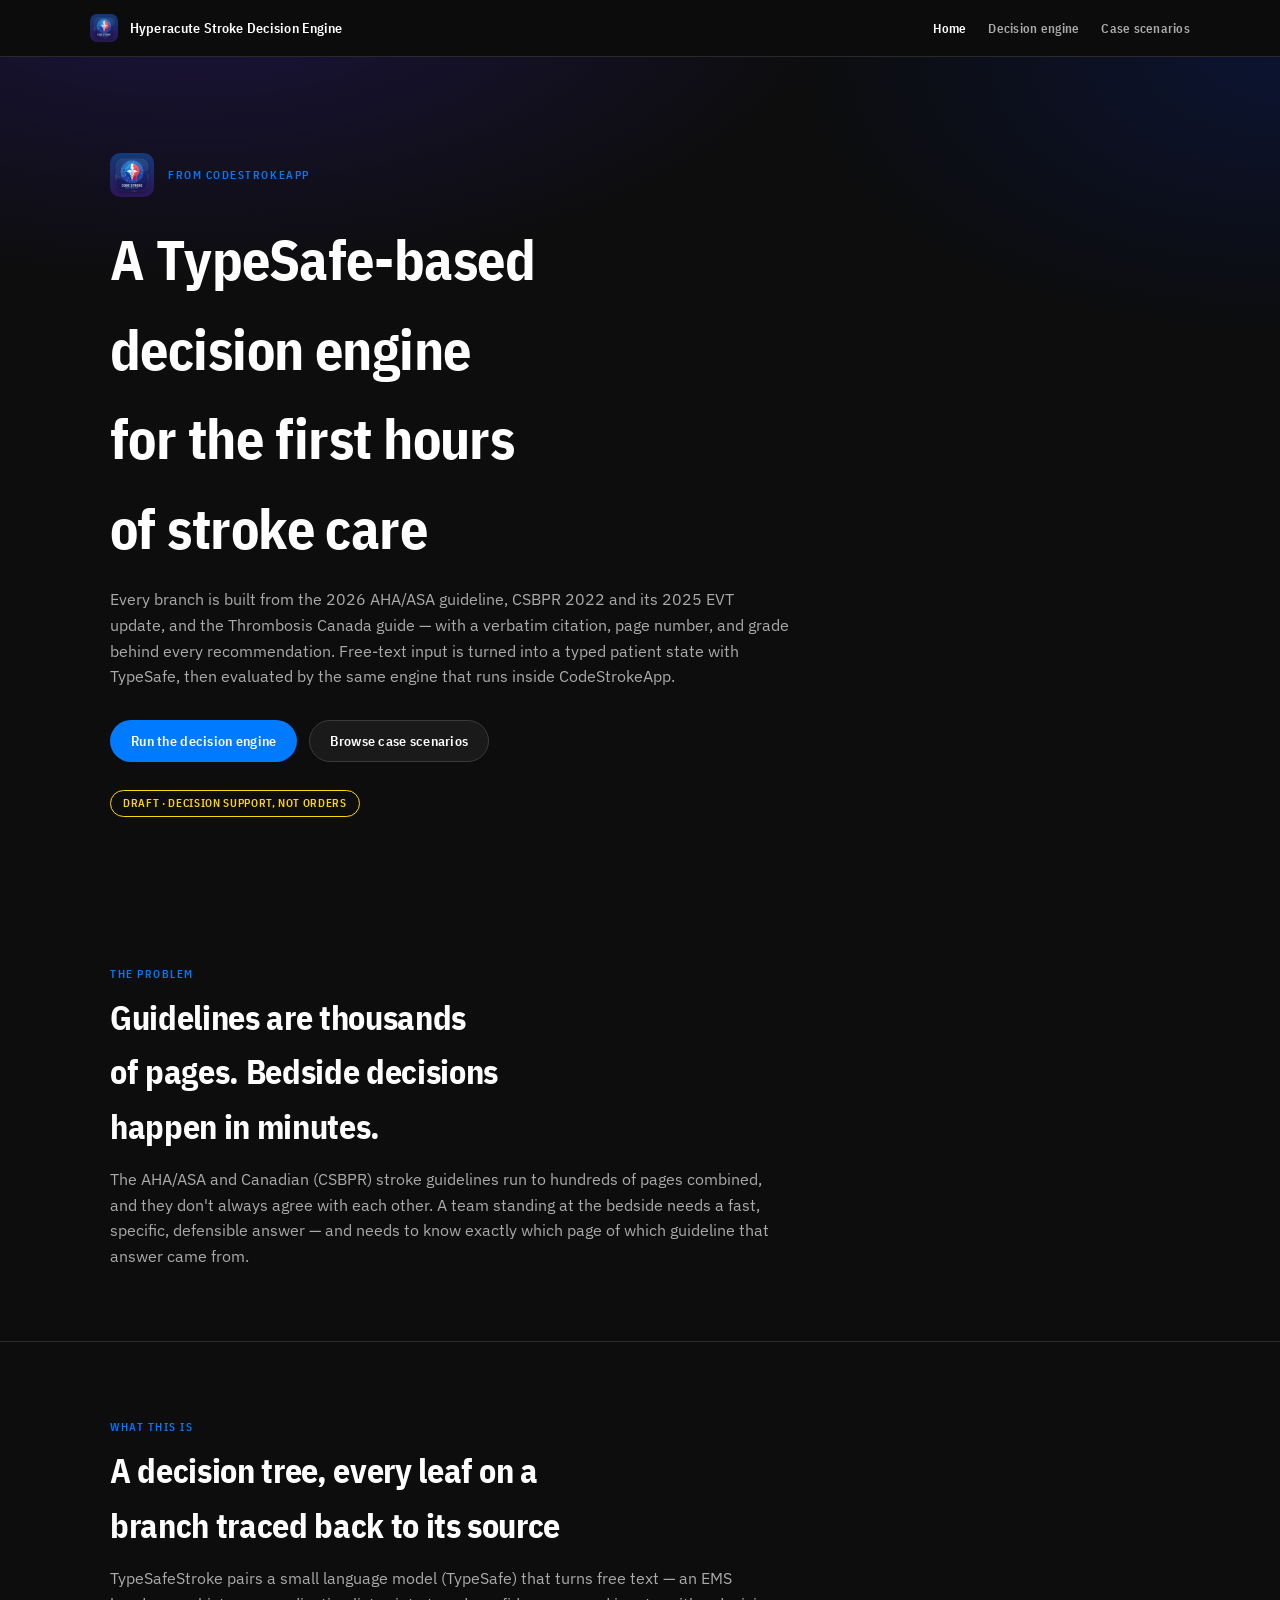
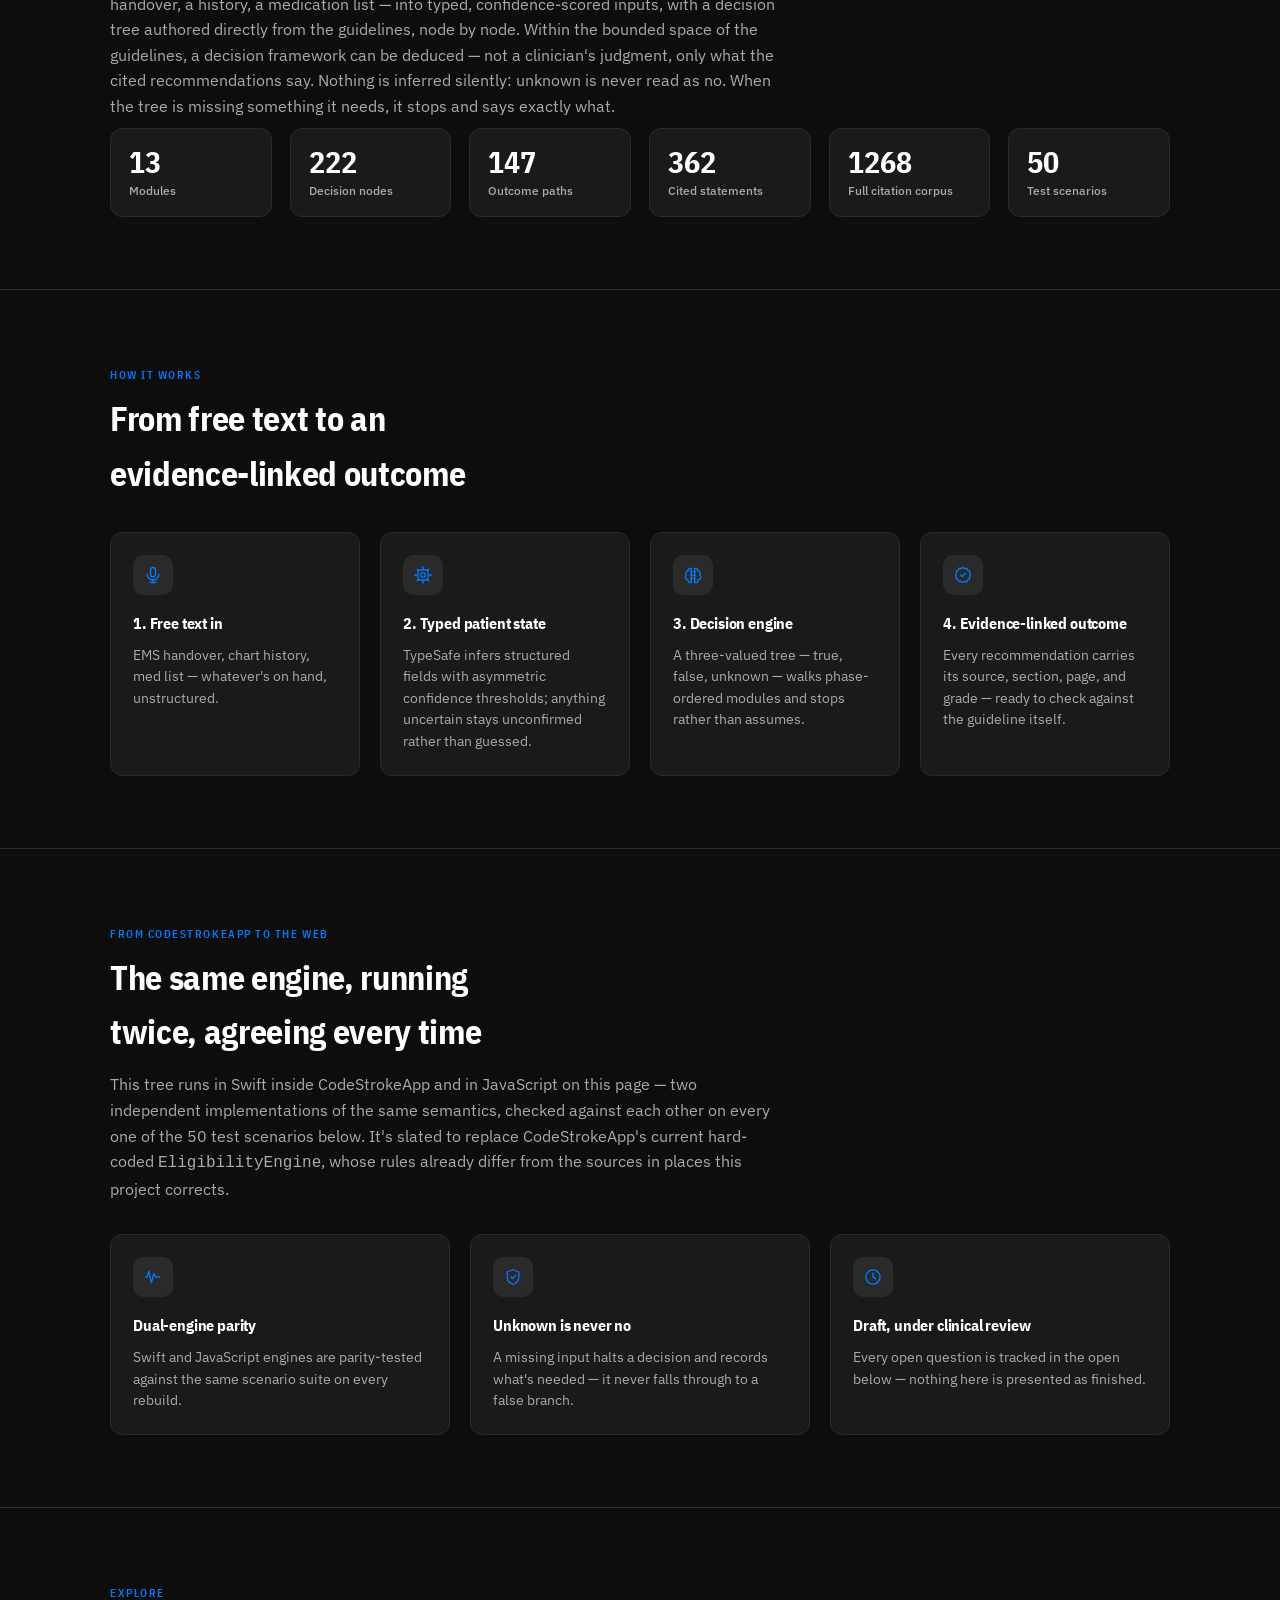
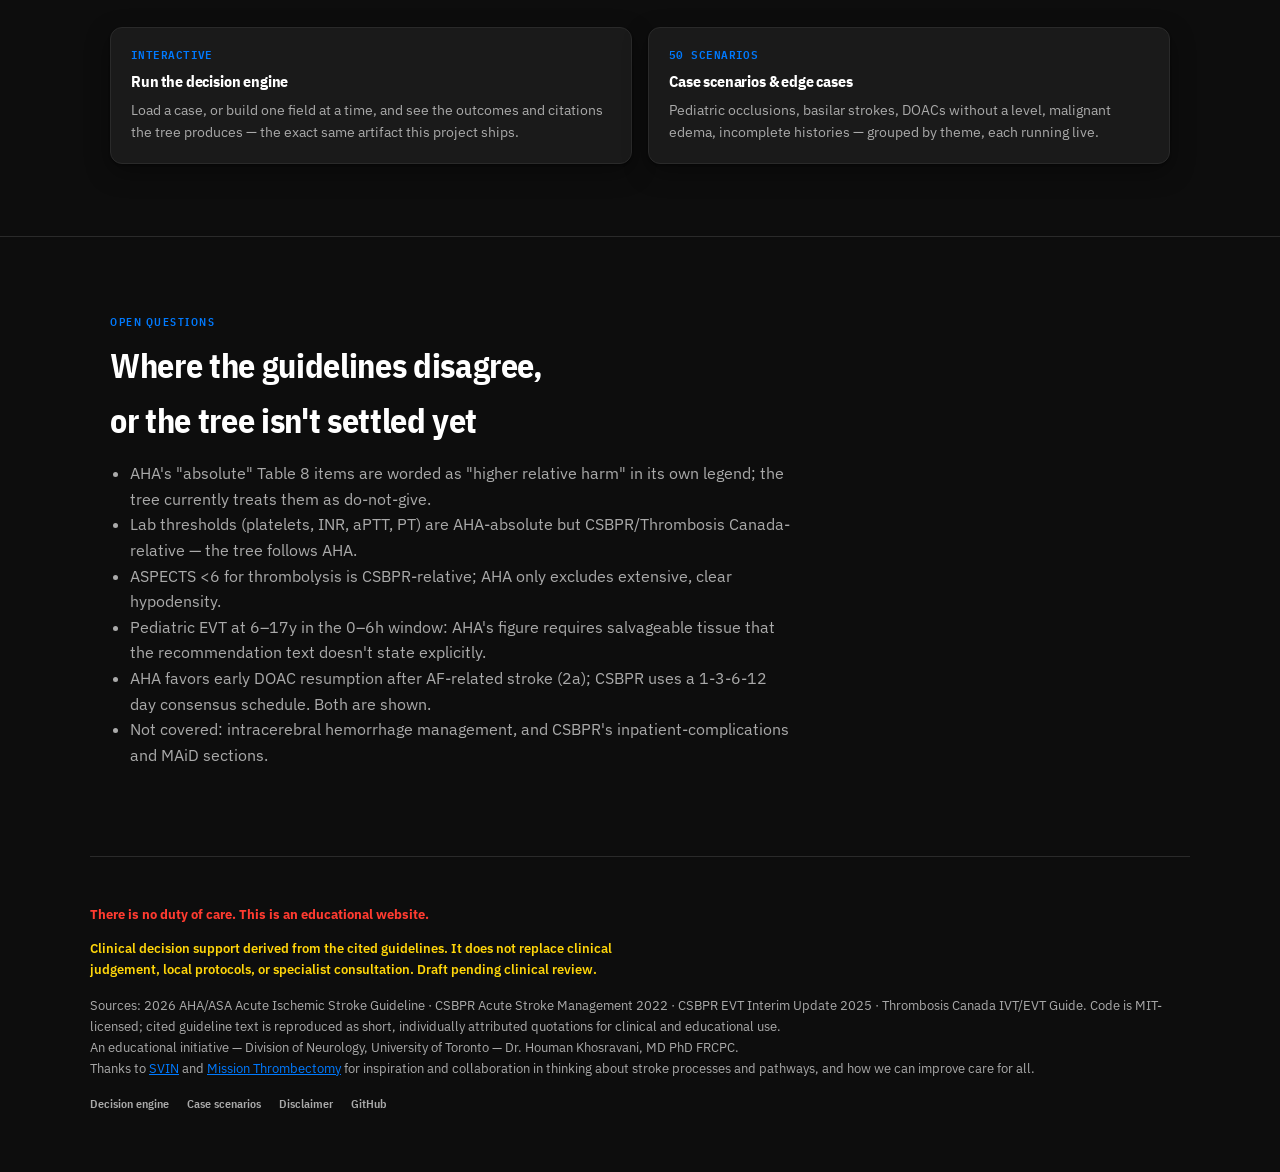
==== index.html @ af9c70db "Re-sync TypeSafeStroke: clean scenario titles; fix stale 40->50 counts TypeSafeStroke renamed S41-S4" ====
<!doctype html>
<html lang="en">
<head>
<meta charset="utf-8">
<meta name="viewport" content="width=device-width, initial-scale=1">
<title>Hyperacute Stroke Decision Engine</title>
<meta name="description" content="A TypeSafe-based, citation-traced decision engine for acute ischemic stroke, built from U.S. and Canadian guidelines. For educational purposes only currently. Open source, built from CodeStrokeApp.">
<link rel="icon" type="image/png" sizes="32x32" href="/assets/img/favicon-32.png">
<link rel="apple-touch-icon" href="/assets/img/favicon-180.png">
<link rel="preconnect" href="https://fonts.googleapis.com">
<link rel="preconnect" href="https://fonts.gstatic.com" crossorigin>
<link rel="stylesheet" href="https://fonts.googleapis.com/css2?family=IBM+Plex+Mono:wght@400;500&family=IBM+Plex+Sans+Condensed:wght@500;600;700&family=IBM+Plex+Sans:ital,wght@0,400;0,500;0,600;1,400&display=swap">
<link rel="stylesheet" href="/assets/css/site.css">
</head>
<body>

<nav class="topnav">
  <img class="topnav__mark" src="/assets/img/app-icon.png" alt="">
  <a class="topnav__title" href="/">Hyperacute Stroke Decision Engine</a>
  <div class="topnav__links">
    <a href="/" aria-current="page">Home</a>
    <a href="/engine/">Decision engine</a>
    <a href="/cases/">Case scenarios</a>
  </div>
</nav>

<header class="hero">
  <div class="wrap">
    <div class="hero__row">
      <img class="hero__mark" src="/assets/img/app-icon.png" alt="">
      <span class="eyebrow" style="margin:0">From CodeStrokeApp</span>
    </div>
    <h1>A TypeSafe-based decision engine for the first hours of stroke care</h1>
    <p class="lede">Every branch is built from the 2026 AHA/ASA guideline, CSBPR 2022 and its 2025 EVT update, and the Thrombosis Canada guide &mdash; with a verbatim citation, page number, and grade behind every recommendation. Free-text input is turned into a typed patient state with TypeSafe, then evaluated by the same engine that runs inside CodeStrokeApp.</p>
    <div class="hero__actions">
      <a class="btn btn--primary" href="/engine/">Run the decision engine</a>
      <a class="btn btn--ghost" href="/cases/">Browse case scenarios</a>
    </div>
    <div class="badge--disclaimer">Draft &middot; decision support, not orders</div>
  </div>
</header>

<section class="section">
  <div class="wrap">
    <span class="eyebrow">The problem</span>
    <h2 style="font-size:clamp(24px,3.4vw,34px);max-width:26ch">Guidelines are thousands of pages. Bedside decisions happen in minutes.</h2>
    <p class="lede">The AHA/ASA and Canadian (CSBPR) stroke guidelines run to hundreds of pages combined, and they don't always agree with each other. A team standing at the bedside needs a fast, specific, defensible answer &mdash; and needs to know exactly which page of which guideline that answer came from.</p>
  </div>
</section>

<section class="section">
  <div class="wrap">
    <span class="eyebrow">What this is</span>
    <h2 style="font-size:clamp(24px,3.4vw,34px);max-width:30ch">A decision tree, every leaf on a branch traced back to its source</h2>
    <p class="lede">TypeSafeStroke pairs a small language model (TypeSafe) that turns free text &mdash; an EMS handover, a history, a medication list &mdash; into typed, confidence-scored inputs, with a decision tree authored directly from the guidelines, node by node. Within the bounded space of the guidelines, a decision framework can be deduced &mdash; not a clinician's judgment, only what the cited recommendations say. Nothing is inferred silently: unknown is never read as no. When the tree is missing something it needs, it stops and says exactly what.</p>
    <div class="stat-strip" id="stat-strip">
      <div class="stat"><b>&hellip;</b><span>Modules</span></div>
      <div class="stat"><b>&hellip;</b><span>Decision nodes</span></div>
      <div class="stat"><b>&hellip;</b><span>Outcome paths</span></div>
      <div class="stat"><b>&hellip;</b><span>Cited statements</span></div>
      <div class="stat"><b>&hellip;</b><span>Full citation corpus</span></div>
      <div class="stat"><b>&hellip;</b><span>Test scenarios</span></div>
    </div>
  </div>
</section>

<section class="section">
  <div class="wrap">
    <span class="eyebrow">How it works</span>
    <h2 style="font-size:clamp(24px,3.4vw,34px);max-width:26ch">From free text to an evidence-linked outcome</h2>
    <div class="step-grid">
      <div class="step">
        <div class="step__icon" id="icon-slot-mic"></div>
        <h3>1. Free text in</h3>
        <p>EMS handover, chart history, med list &mdash; whatever's on hand, unstructured.</p>
      </div>
      <div class="step">
        <div class="step__icon" id="icon-slot-cpu"></div>
        <h3>2. Typed patient state</h3>
        <p>TypeSafe infers structured fields with asymmetric confidence thresholds; anything uncertain stays unconfirmed rather than guessed.</p>
      </div>
      <div class="step">
        <div class="step__icon" id="icon-slot-brain"></div>
        <h3>3. Decision engine</h3>
        <p>A three-valued tree &mdash; true, false, unknown &mdash; walks phase-ordered modules and stops rather than assumes.</p>
      </div>
      <div class="step">
        <div class="step__icon" id="icon-slot-check"></div>
        <h3>4. Evidence-linked outcome</h3>
        <p>Every recommendation carries its source, section, page, and grade &mdash; ready to check against the guideline itself.</p>
      </div>
    </div>
  </div>
</section>

<section class="section">
  <div class="wrap">
    <span class="eyebrow">From CodeStrokeApp to the web</span>
    <h2 style="font-size:clamp(24px,3.4vw,34px);max-width:28ch">The same engine, running twice, agreeing every time</h2>
    <p class="lede">This tree runs in Swift inside CodeStrokeApp and in JavaScript on this page &mdash; two independent implementations of the same semantics, checked against each other on every one of the 50 test scenarios below. It's slated to replace CodeStrokeApp's current hard-coded <code>EligibilityEngine</code>, whose rules already differ from the sources in places this project corrects.</p>
    <div class="step-grid" style="grid-template-columns:repeat(auto-fit,minmax(220px,1fr))">
      <div class="step">
        <div class="step__icon" id="icon-slot-waveform"></div>
        <h3>Dual-engine parity</h3>
        <p>Swift and JavaScript engines are parity-tested against the same scenario suite on every rebuild.</p>
      </div>
      <div class="step">
        <div class="step__icon" id="icon-slot-shield"></div>
        <h3>Unknown is never no</h3>
        <p>A missing input halts a decision and records what's needed &mdash; it never falls through to a false branch.</p>
      </div>
      <div class="step">
        <div class="step__icon" id="icon-slot-clock"></div>
        <h3>Draft, under clinical review</h3>
        <p>Every open question is tracked in the open below &mdash; nothing here is presented as finished.</p>
      </div>
    </div>
  </div>
</section>

<section class="section">
  <div class="wrap">
    <span class="eyebrow">Explore</span>
    <div class="card-grid" style="grid-template-columns:repeat(auto-fit,minmax(300px,1fr))">
      <a class="card" href="/engine/">
        <span class="card__meta">Interactive</span>
        <h3>Run the decision engine</h3>
        <p>Load a case, or build one field at a time, and see the outcomes and citations the tree produces &mdash; the exact same artifact this project ships.</p>
      </a>
      <a class="card" href="/cases/">
        <span class="card__meta">50 scenarios</span>
        <h3>Case scenarios &amp; edge cases</h3>
        <p>Pediatric occlusions, basilar strokes, DOACs without a level, malignant edema, incomplete histories &mdash; grouped by theme, each running live.</p>
      </a>
    </div>
  </div>
</section>

<section class="section">
  <div class="wrap">
    <span class="eyebrow">Open questions</span>
    <h2 style="font-size:clamp(24px,3.4vw,34px);max-width:26ch">Where the guidelines disagree, or the tree isn't settled yet</h2>
    <ul class="lede" style="padding-left:20px">
      <li>AHA's "absolute" Table 8 items are worded as "higher relative harm" in its own legend; the tree currently treats them as do-not-give.</li>
      <li>Lab thresholds (platelets, INR, aPTT, PT) are AHA-absolute but CSBPR/Thrombosis Canada-relative &mdash; the tree follows AHA.</li>
      <li>ASPECTS &lt;6 for thrombolysis is CSBPR-relative; AHA only excludes extensive, clear hypodensity.</li>
      <li>Pediatric EVT at 6&ndash;17y in the 0&ndash;6h window: AHA's figure requires salvageable tissue that the recommendation text doesn't state explicitly.</li>
      <li>AHA favors early DOAC resumption after AF-related stroke (2a); CSBPR uses a 1-3-6-12 day consensus schedule. Both are shown.</li>
      <li>Not covered: intracerebral hemorrhage management, and CSBPR's inpatient-complications and MAiD sections.</li>
    </ul>
  </div>
</section>

<footer class="site-footer wrap">
  <p class="footer-callout">There is no duty of care. This is an educational website.</p>
  <p class="disclaimer">Clinical decision support derived from the cited guidelines. It does not replace clinical judgement, local protocols, or specialist consultation. Draft pending clinical review.</p>
  <p>Sources: 2026 AHA/ASA Acute Ischemic Stroke Guideline &middot; CSBPR Acute Stroke Management 2022 &middot; CSBPR EVT Interim Update 2025 &middot; Thrombosis Canada IVT/EVT Guide. Code is MIT-licensed; cited guideline text is reproduced as short, individually attributed quotations for clinical and educational use.</p>
  <p>An educational initiative &mdash; Division of Neurology, University of Toronto &mdash; Dr. Houman Khosravani, MD PhD FRCPC.</p>
  <p>Thanks to <a href="https://svin.org">SVIN</a> and <a href="https://missionthrombectomy.org">Mission Thrombectomy</a> for inspiration and collaboration in thinking about stroke processes and pathways, and how we can improve care for all.</p>
  <div class="links">
    <a href="/engine/">Decision engine</a>
    <a href="/cases/">Case scenarios</a>
    <a href="/disclaimer/">Disclaimer</a>
    <a href="https://github.com/neuroccm/acute-stroke-decision-engine">GitHub</a>
  </div>
</footer>

<script>
const ICONS = {
  mic: "/assets/icons/icon-mic.svg",
  cpu: "/assets/icons/icon-cpu.svg",
  brain: "/assets/icons/icon-brain.svg",
  check: "/assets/icons/icon-check-seal.svg",
  waveform: "/assets/icons/icon-waveform.svg",
  shield: "/assets/icons/icon-shield.svg",
  clock: "/assets/icons/icon-clock.svg",
};
Object.entries(ICONS).forEach(([key, src]) => {
  const slot = document.getElementById(`icon-slot-${key}`);
  if (slot) fetch(src).then((r) => r.text()).then((svg) => (slot.innerHTML = svg));
});

fetch("/assets/data/stats.json").then((r) => r.json()).then((s) => {
  const strip = document.getElementById("stat-strip");
  const items = [
    [s.modules, "Modules"],
    [s.nodes, "Decision nodes"],
    [s.outcomes, "Outcome paths"],
    [s.citedStatements, "Cited statements"],
    [s.corpusStatements, "Full citation corpus"],
    [s.scenarios, "Test scenarios"],
  ];
  strip.innerHTML = items.map(([n, label]) => `<div class="stat"><b>${n}</b><span>${label}</span></div>`).join("");
});
</script>

</body>
</html>
---- assets/css/site.css ----
/* Hyperacute Stroke Decision Engine — shared site theme
   Palette from CodeStrokeApp/Theme/AppColors.swift. Typography matches
   the vendored TypeSafeStroke engine page (IBM Plex family) for one
   consistent system across / , /engine/ , /cases/ . */

:root {
  --bg: #0d0d0d;
  --surface-1: #1a1a1a;
  --surface-2: #2a2a2a;
  --surface-3: #3a3a3a;
  --accent: #007aff;
  --green: #34c759;
  --yellow: #ffd60a;
  --red: #ff3b30;
  --code-red: #cc0000;
  --text-1: #ffffff;
  --text-2: #aaaaaa;
  --text-3: #666666;
  --rule: #2a2a2a;
  --hero-grad-1: #0b1330;
  --hero-grad-2: #1c1440;
  --sans: "IBM Plex Sans", system-ui, -apple-system, "Segoe UI", sans-serif;
  --cond: "IBM Plex Sans Condensed", "Arial Narrow", system-ui, sans-serif;
  --mono: "IBM Plex Mono", ui-monospace, "SF Mono", Menlo, monospace;
  --radius: 12px;
  --shadow: 0 1px 2px rgba(0, 0, 0, .4), 0 8px 24px rgba(0, 0, 0, .35);
  --maxw: 1100px;
}

* { box-sizing: border-box; }
html { scroll-behavior: smooth; }
@media (prefers-reduced-motion: reduce) { html { scroll-behavior: auto; } }
body {
  margin: 0;
  background: var(--bg);
  color: var(--text-1);
  font: 15px/1.6 var(--sans);
  -webkit-font-smoothing: antialiased;
}
a { color: var(--accent); }
img { max-width: 100%; display: block; }
h1, h2, h3 { font-family: var(--cond); font-weight: 700; letter-spacing: -.01em; text-wrap: balance; margin: 0; }
p { margin: 0; }
:focus-visible { outline: 2px solid var(--accent); outline-offset: 2px; border-radius: 4px; }

.wrap { max-width: var(--maxw); margin: 0 auto; padding-inline: 20px; }

/* Top navigation */
.topnav {
  position: sticky; top: 0; z-index: 30;
  display: flex; align-items: center; gap: 12px;
  padding: 14px max(20px, calc((100vw - var(--maxw)) / 2));
  background: rgba(13, 13, 13, .86);
  backdrop-filter: blur(10px);
  border-bottom: 1px solid var(--rule);
}
.topnav__mark { width: 28px; height: 28px; border-radius: 7px; }
.topnav__title { font: 600 14px/1 var(--cond); letter-spacing: .01em; color: var(--text-1); text-decoration: none; }
.topnav__links { margin-left: auto; display: flex; gap: 22px; font: 600 13px/1 var(--cond); letter-spacing: .02em; }
.topnav__links a { color: var(--text-2); text-decoration: none; }
.topnav__links a:hover, .topnav__links a[aria-current="page"] { color: var(--text-1); }

/* Sections */
.section { padding: 72px 0; border-top: 1px solid var(--rule); }
.section:first-of-type { border-top: 0; }
.section--tight { padding: 40px 0; }
.eyebrow {
  display: inline-block; font: 600 11px/1 var(--cond); letter-spacing: .14em;
  text-transform: uppercase; color: var(--accent); margin-bottom: 10px;
}
.lede { color: var(--text-2); max-width: 68ch; font-size: 16px; margin-top: 14px; }

/* Hero */
.hero {
  padding: 96px 0 72px;
  background:
    radial-gradient(1100px 520px at 15% -10%, var(--hero-grad-2), transparent 60%),
    radial-gradient(900px 520px at 100% 0%, var(--hero-grad-1), transparent 55%),
    var(--bg);
}
.hero h1 { font-size: clamp(34px, 5vw, 56px); max-width: 16ch; }
.hero__row { display: flex; align-items: center; gap: 14px; margin-bottom: 18px; }
.hero__mark { width: 44px; height: 44px; border-radius: 10px; }
.hero__actions { display: flex; flex-wrap: wrap; gap: 12px; margin-top: 30px; }

.badge--disclaimer {
  display: inline-flex; align-items: center; gap: 8px;
  font: 600 11px/1 var(--cond); letter-spacing: .06em; text-transform: uppercase;
  color: var(--yellow); border: 1px solid currentColor; border-radius: 999px;
  padding: 7px 12px; margin-top: 28px;
}

/* Buttons */
.btn {
  display: inline-flex; align-items: center; gap: 8px;
  font: 600 14px/1 var(--cond); letter-spacing: .02em;
  padding: 13px 20px; border-radius: 999px; text-decoration: none;
  border: 1px solid transparent; cursor: pointer;
}
.btn--primary { background: var(--accent); color: #fff; }
.btn--primary:hover { background: #1a86ff; }
.btn--ghost { background: var(--surface-1); color: var(--text-1); border-color: var(--surface-3); }
.btn--ghost:hover { border-color: var(--text-2); }
.btn svg { width: 16px; height: 16px; }

/* Stat strip */
.stat-strip { display: grid; grid-template-columns: repeat(auto-fit, minmax(130px, 1fr)); gap: 18px; margin-top: 8px; }
.stat { background: var(--surface-1); border: 1px solid var(--rule); border-radius: var(--radius); padding: 18px; }
.stat b { display: block; font: 700 30px/1 var(--cond); color: var(--text-1); }
.stat span { display: block; margin-top: 6px; font: 500 12px/1.3 var(--sans); color: var(--text-2); }

/* Step grid ("how it works") */
.step-grid { display: grid; grid-template-columns: repeat(auto-fit, minmax(220px, 1fr)); gap: 20px; margin-top: 32px; }
.step { background: var(--surface-1); border: 1px solid var(--rule); border-radius: var(--radius); padding: 22px; }
.step__icon {
  width: 40px; height: 40px; border-radius: 10px; background: var(--surface-2);
  display: flex; align-items: center; justify-content: center; color: var(--accent); margin-bottom: 16px;
}
.step__icon svg { width: 20px; height: 20px; }
.step h3 { font-size: 16px; margin-bottom: 8px; }
.step p { color: var(--text-2); font-size: 13.5px; }

/* Card grid (explore cards, case scenario cards) */
.card-grid { display: grid; grid-template-columns: repeat(auto-fit, minmax(260px, 1fr)); gap: 16px; margin-top: 18px; }
.card {
  display: block; background: var(--surface-1); border: 1px solid var(--rule); border-radius: var(--radius);
  padding: 20px; text-decoration: none; color: inherit; box-shadow: var(--shadow); transition: border-color .15s ease;
}
.card:hover { border-color: var(--accent); }
.card h3 { font-size: 16px; margin-bottom: 6px; }
.card p { color: var(--text-2); font-size: 13.5px; }
.card__meta { display: block; font: 600 11px/1 var(--mono); letter-spacing: .04em; color: var(--accent); margin-bottom: 10px; text-transform: uppercase; }

/* Footer */
.site-footer { padding: 48px 0 64px; border-top: 1px solid var(--rule); color: var(--text-2); font-size: 13px; }
.site-footer .disclaimer { color: var(--yellow); font-weight: 600; max-width: 70ch; margin-bottom: 16px; }
.site-footer .links { display: flex; flex-wrap: wrap; gap: 18px; margin-top: 18px; font: 600 12px/1 var(--cond); }
.site-footer .links a { color: var(--text-2); text-decoration: none; }
.site-footer .links a:hover { color: var(--text-1); }

.footer-callout { font: 700 13px/1.5 var(--sans); color: var(--red); margin: 0 0 14px; }

.prose { max-width: 74ch; color: var(--text-1); font-size: 14.5px; line-height: 1.7; }
.prose h2 { font-size: 18px; margin: 32px 0 4px; color: var(--text-1); }
.prose p { margin: 0 0 14px; }
.prose a { color: var(--accent); }

@media (max-width: 640px) {
  .topnav__links { gap: 14px; }
  .hero { padding: 64px 0 48px; }
  .section { padding: 48px 0; }
}
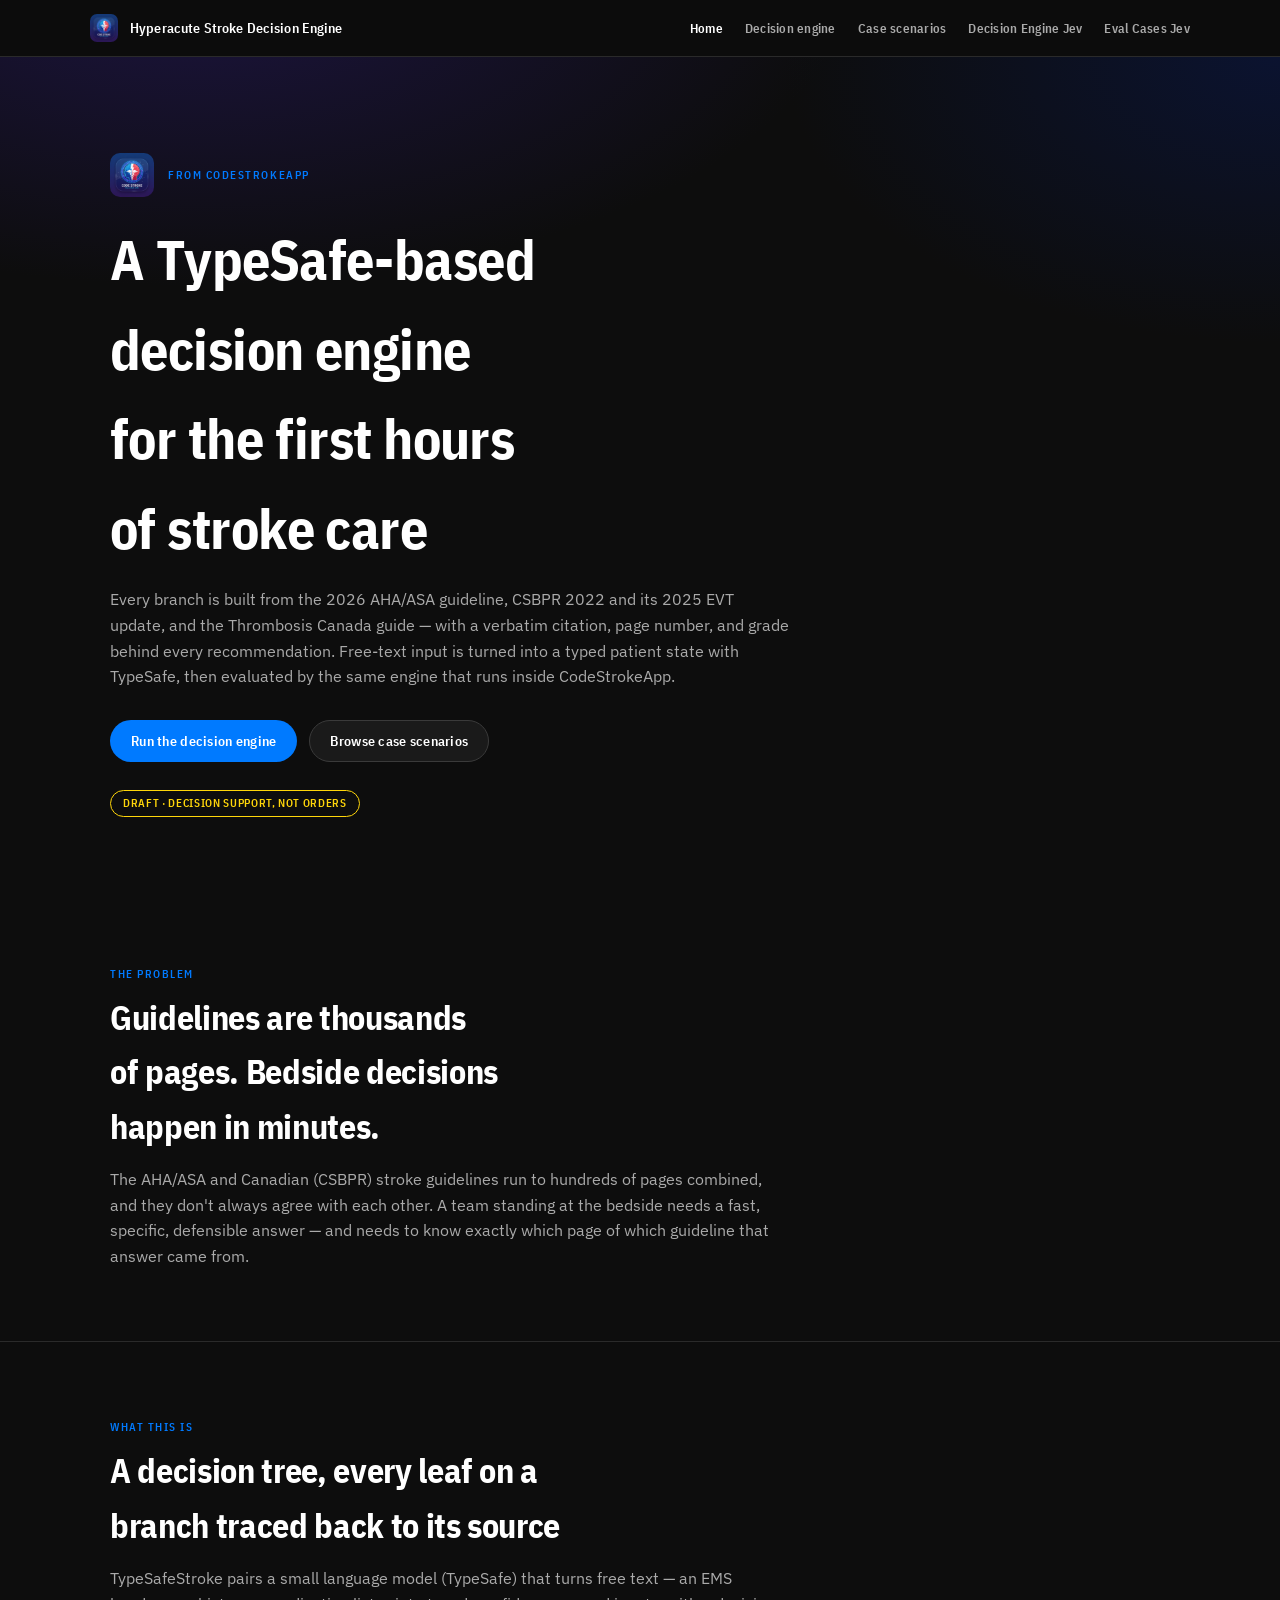
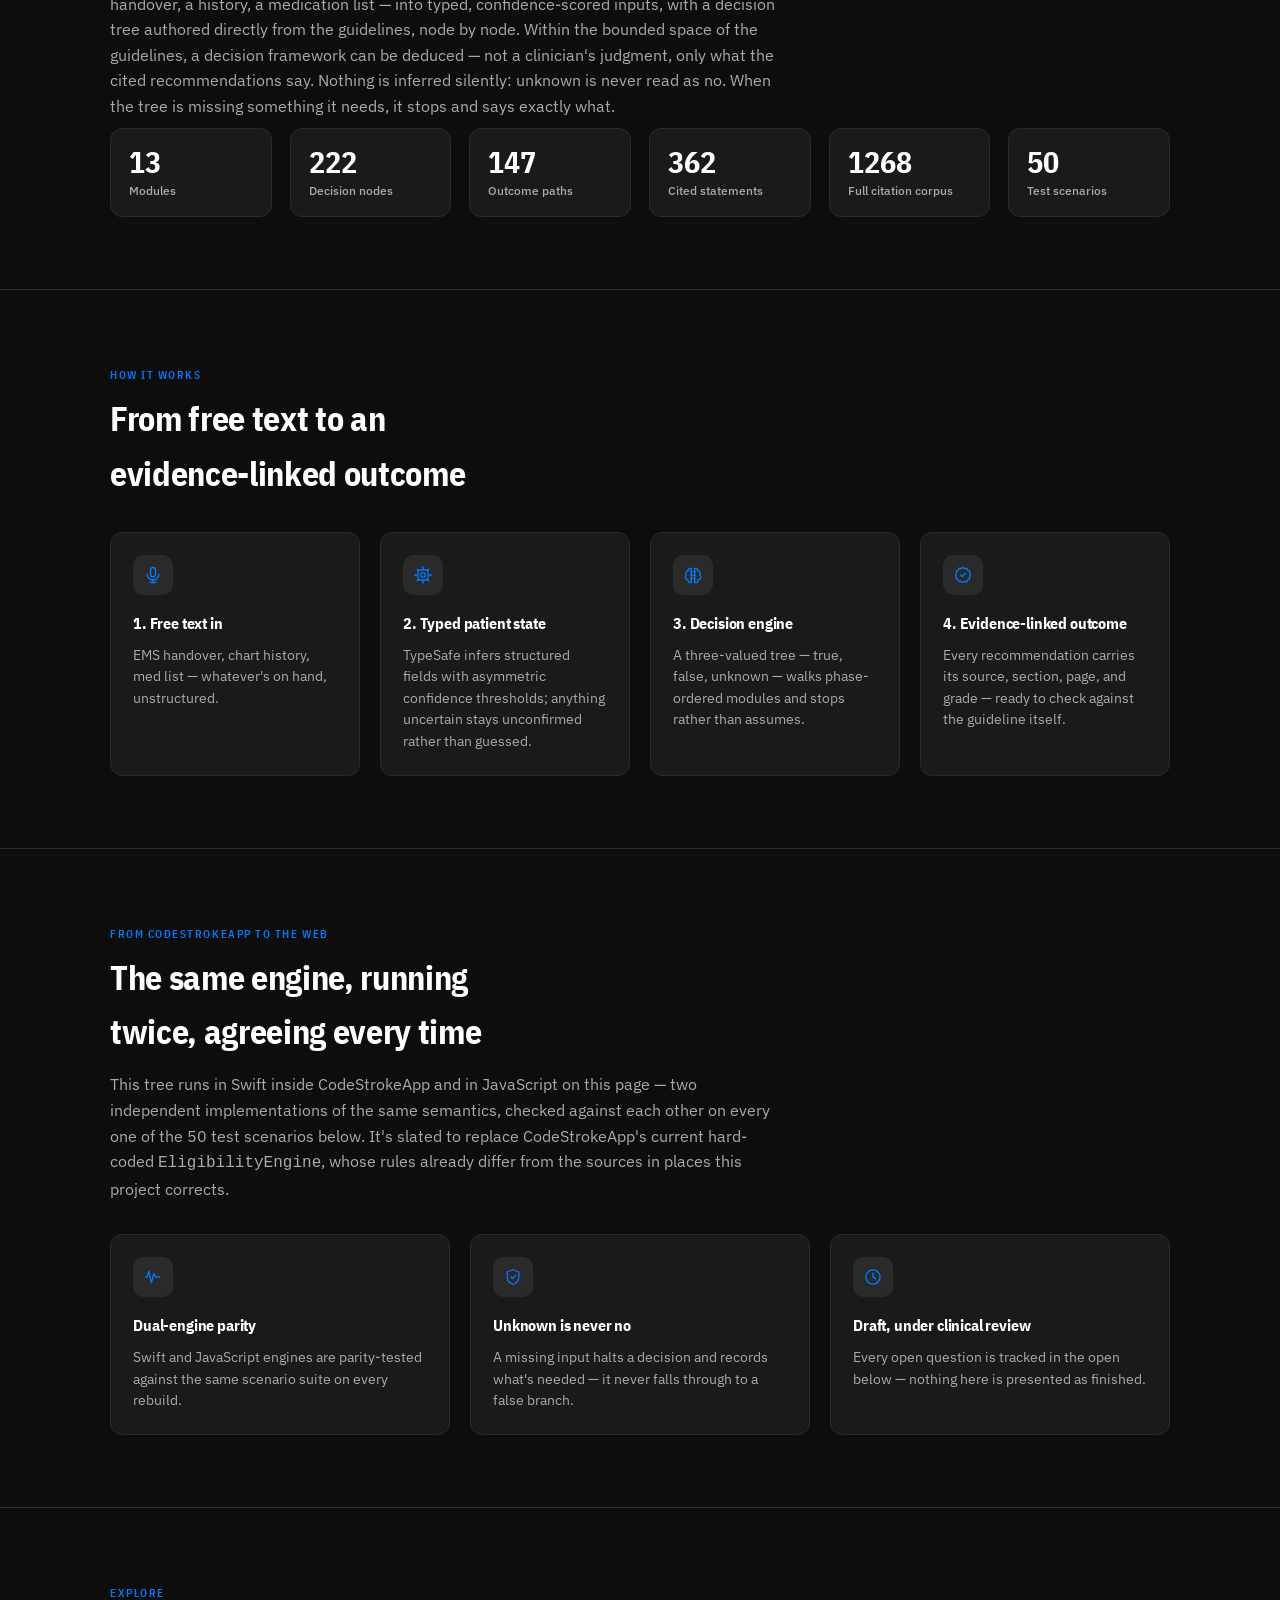
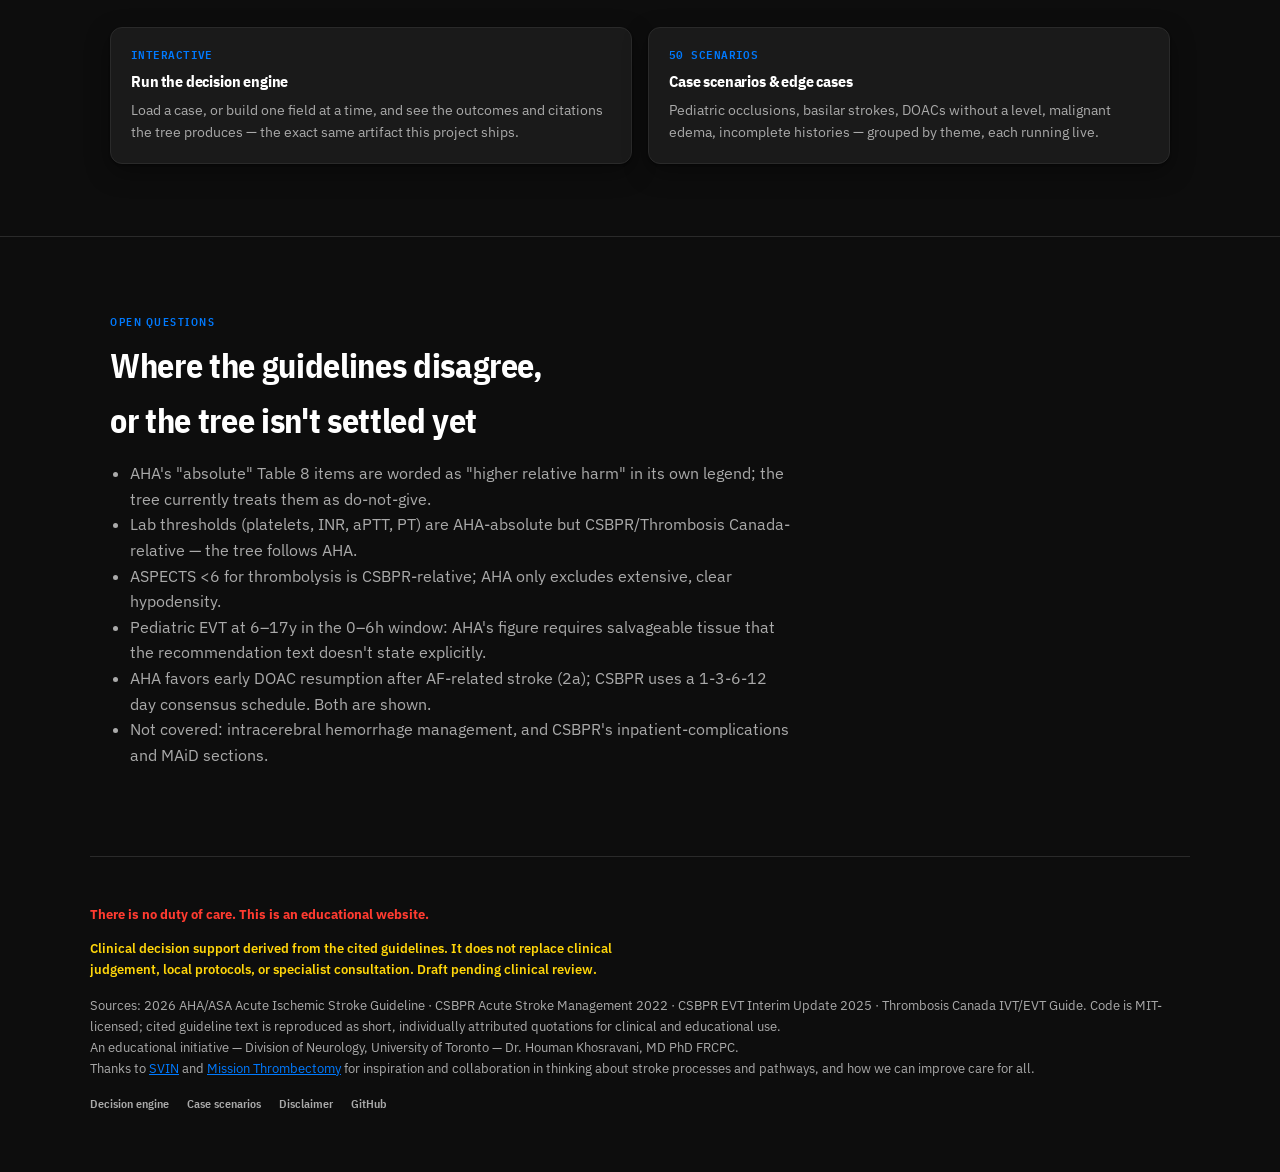
==== commit d891c169: "Add Decision Engine Jev and Eval Cases Jev pages Handoff from a sibling session (TypeSafeWorkJev/Cli" ====
--- a/index.html
+++ b/index.html
@@ -21,6 +21,8 @@
     <a href="/" aria-current="page">Home</a>
     <a href="/engine/">Decision engine</a>
     <a href="/cases/">Case scenarios</a>
+    <a href="/engine-jev/">Decision Engine Jev</a>
+    <a href="/cases-jev/">Eval Cases Jev</a>
   </div>
 </nav>
 
--- a/assets/css/site.css
+++ b/assets/css/site.css
@@ -145,6 +145,47 @@
 .prose p { margin: 0 0 14px; }
 .prose a { color: var(--accent); }
 
+/* Jev eval pages */
+.kind-badge {
+  display: inline-flex; align-items: center; font: 600 11px/1 var(--cond); letter-spacing: .03em;
+  text-transform: uppercase; padding: 4px 8px; border-radius: 4px; white-space: nowrap;
+}
+.kind-badge.k-recommended, .kind-badge.k-reasonable, .kind-badge.k-may_consider { background: rgba(52, 199, 89, .15); color: var(--green); }
+.kind-badge.k-individualize { background: rgba(255, 214, 10, .15); color: var(--yellow); }
+.kind-badge.k-not_recommended, .kind-badge.k-harm { background: rgba(255, 59, 48, .15); color: var(--red); }
+.kind-badge.k-action { background: rgba(0, 122, 255, .15); color: var(--accent); }
+
+.verdict { display: inline-flex; align-items: center; gap: 6px; font: 700 13px/1 var(--sans); }
+.verdict.v-correct { color: var(--green); }
+.verdict.v-incorrect { color: var(--red); }
+
+.compare-table { width: 100%; border-collapse: collapse; font-size: 13.5px; margin-top: 12px; }
+.compare-table th, .compare-table td { text-align: left; padding: 10px 12px; border-bottom: 1px solid var(--rule); }
+.compare-table th { color: var(--text-2); font: 600 11px/1 var(--cond); text-transform: uppercase; letter-spacing: .04em; }
+.compare-table td b { font: 700 16px/1 var(--cond); }
+.compare-table tr:last-child td { border-bottom: 0; }
+
+.jev-group { margin-top: 28px; }
+.jev-case {
+  background: var(--surface-1); border: 1px solid var(--rule); border-radius: var(--radius);
+  padding: 16px 18px; margin-bottom: 10px;
+}
+.jev-case.is-miss { border-color: var(--red); }
+.jev-case summary { cursor: pointer; list-style: none; }
+.jev-case summary::-webkit-details-marker { display: none; }
+.jev-case__head { display: flex; align-items: center; gap: 10px; flex-wrap: wrap; }
+.jev-case__id { font: 600 11px/1 var(--mono); color: var(--accent); text-transform: uppercase; }
+.jev-case__title { font: 600 14px/1.3 var(--sans); flex: 1 1 auto; min-width: 200px; }
+.jev-case__verdicts { display: flex; gap: 10px; flex-wrap: wrap; margin-top: 10px; }
+.jev-q { display: flex; align-items: center; gap: 8px; font-size: 12.5px; color: var(--text-2); }
+.jev-sub {
+  display: grid; gap: 10px; margin-top: 14px; padding-top: 14px; border-top: 1px solid var(--rule);
+}
+.jev-sub-q { font: 600 12px/1 var(--cond); letter-spacing: .02em; color: var(--text-2); text-transform: uppercase; margin-bottom: 2px; }
+.jev-sub-row { display: flex; justify-content: space-between; gap: 12px; font-size: 13px; }
+.jev-sub-row b { font-weight: 600; }
+.jev-sub-row span { color: var(--text-2); font: 500 12px var(--mono); }
+
 @media (max-width: 640px) {
   .topnav__links { gap: 14px; }
   .hero { padding: 64px 0 48px; }
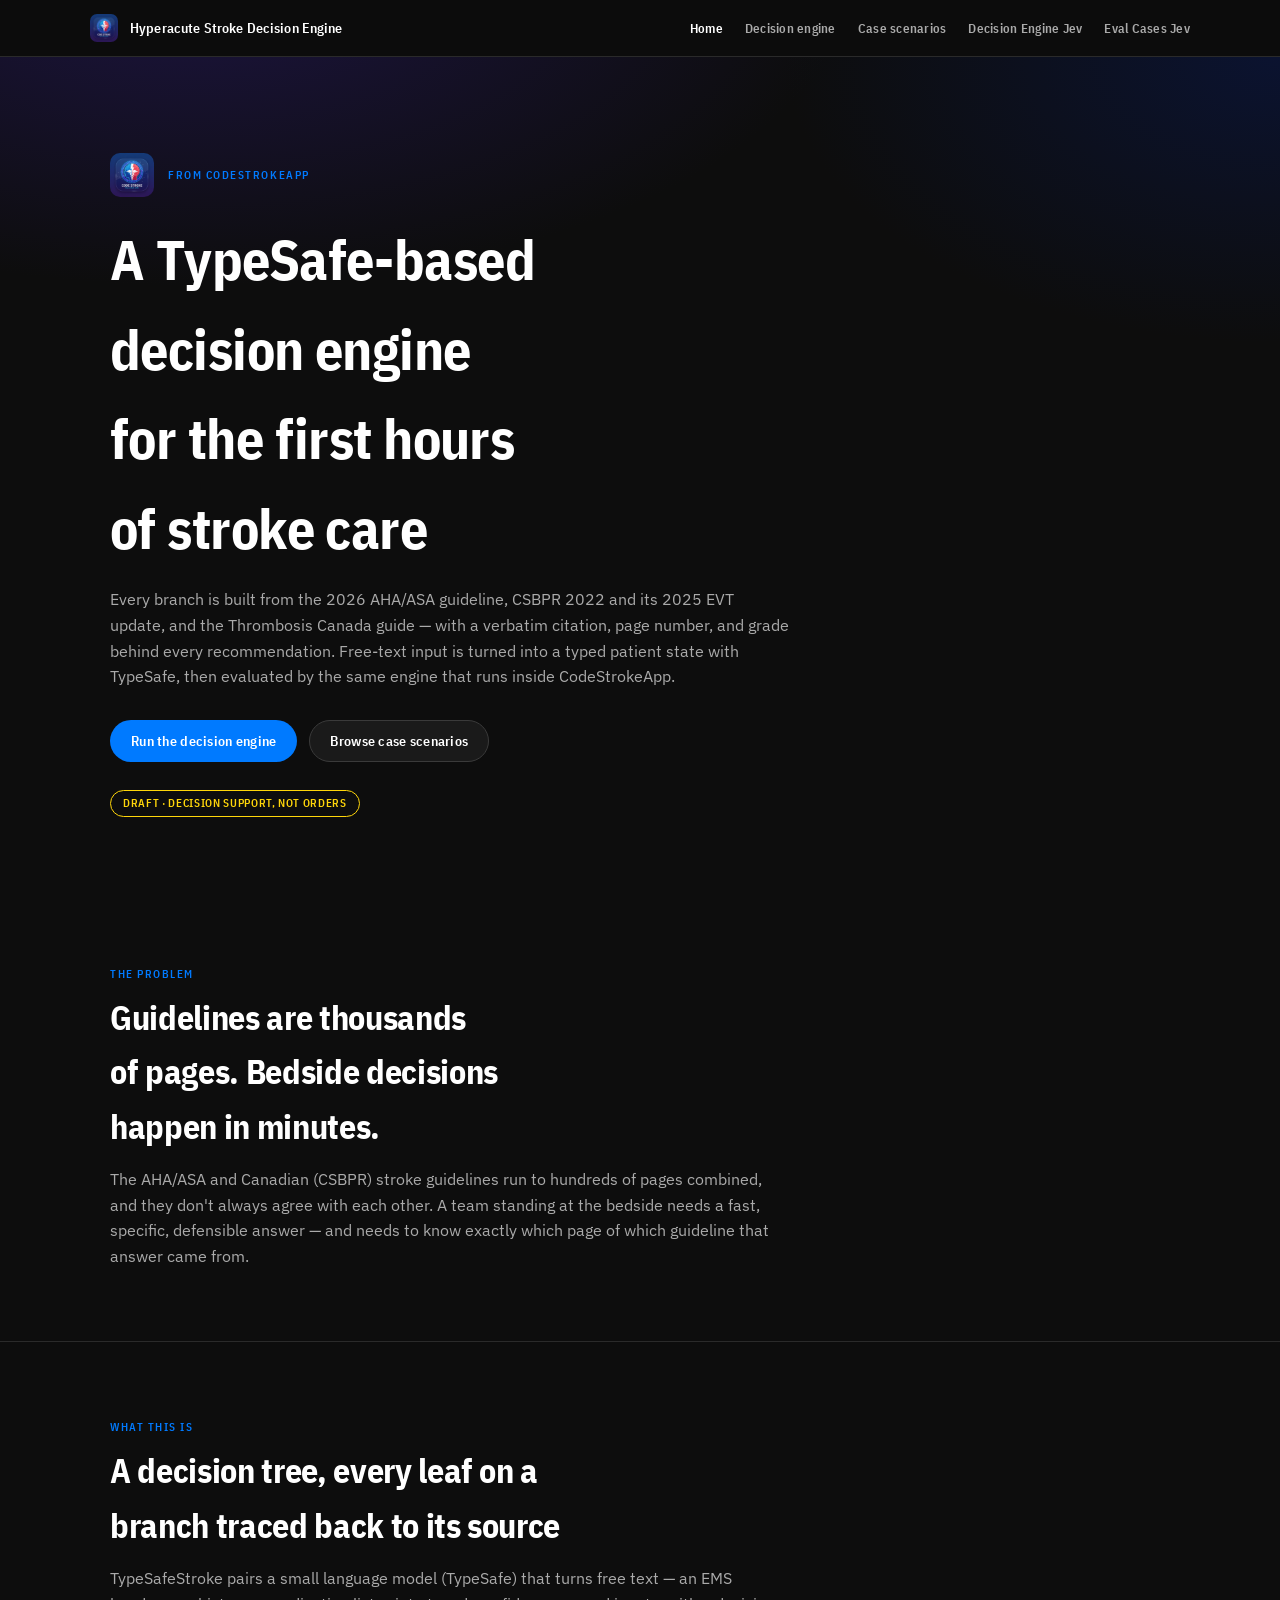
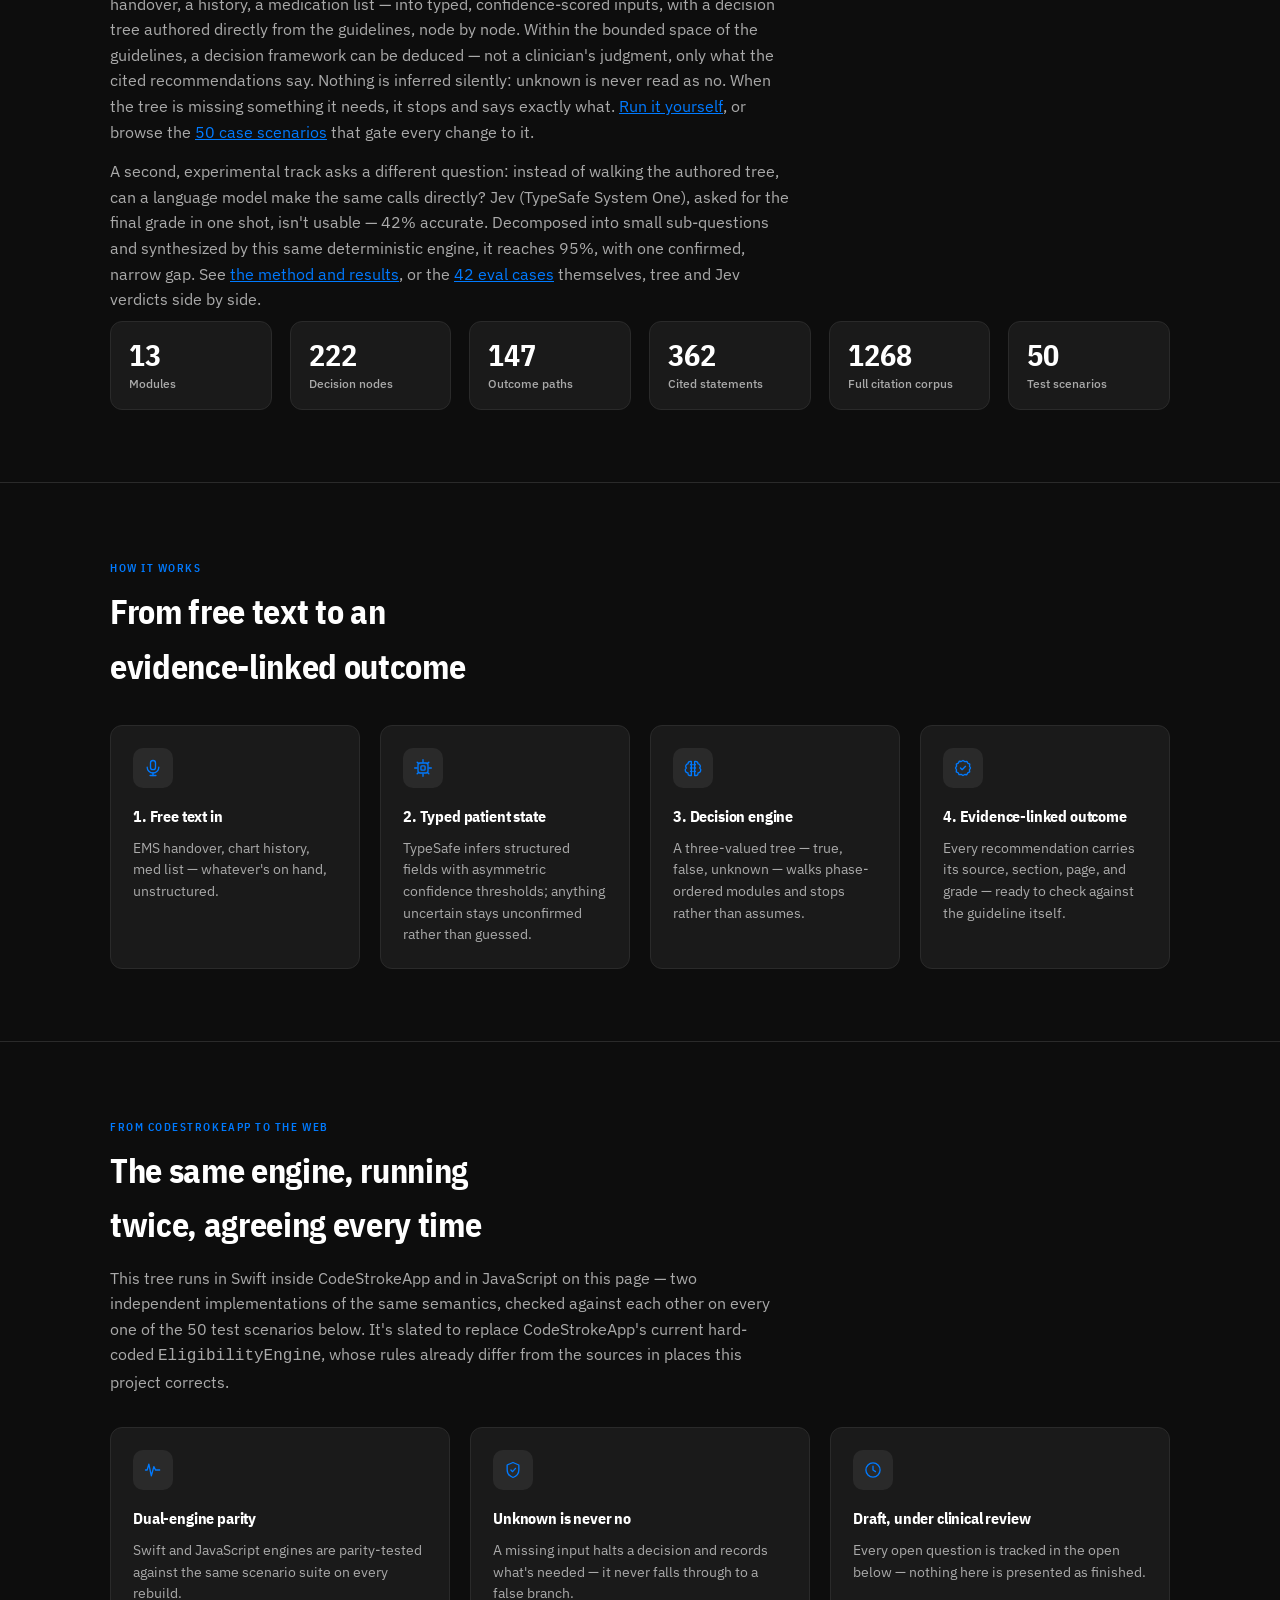
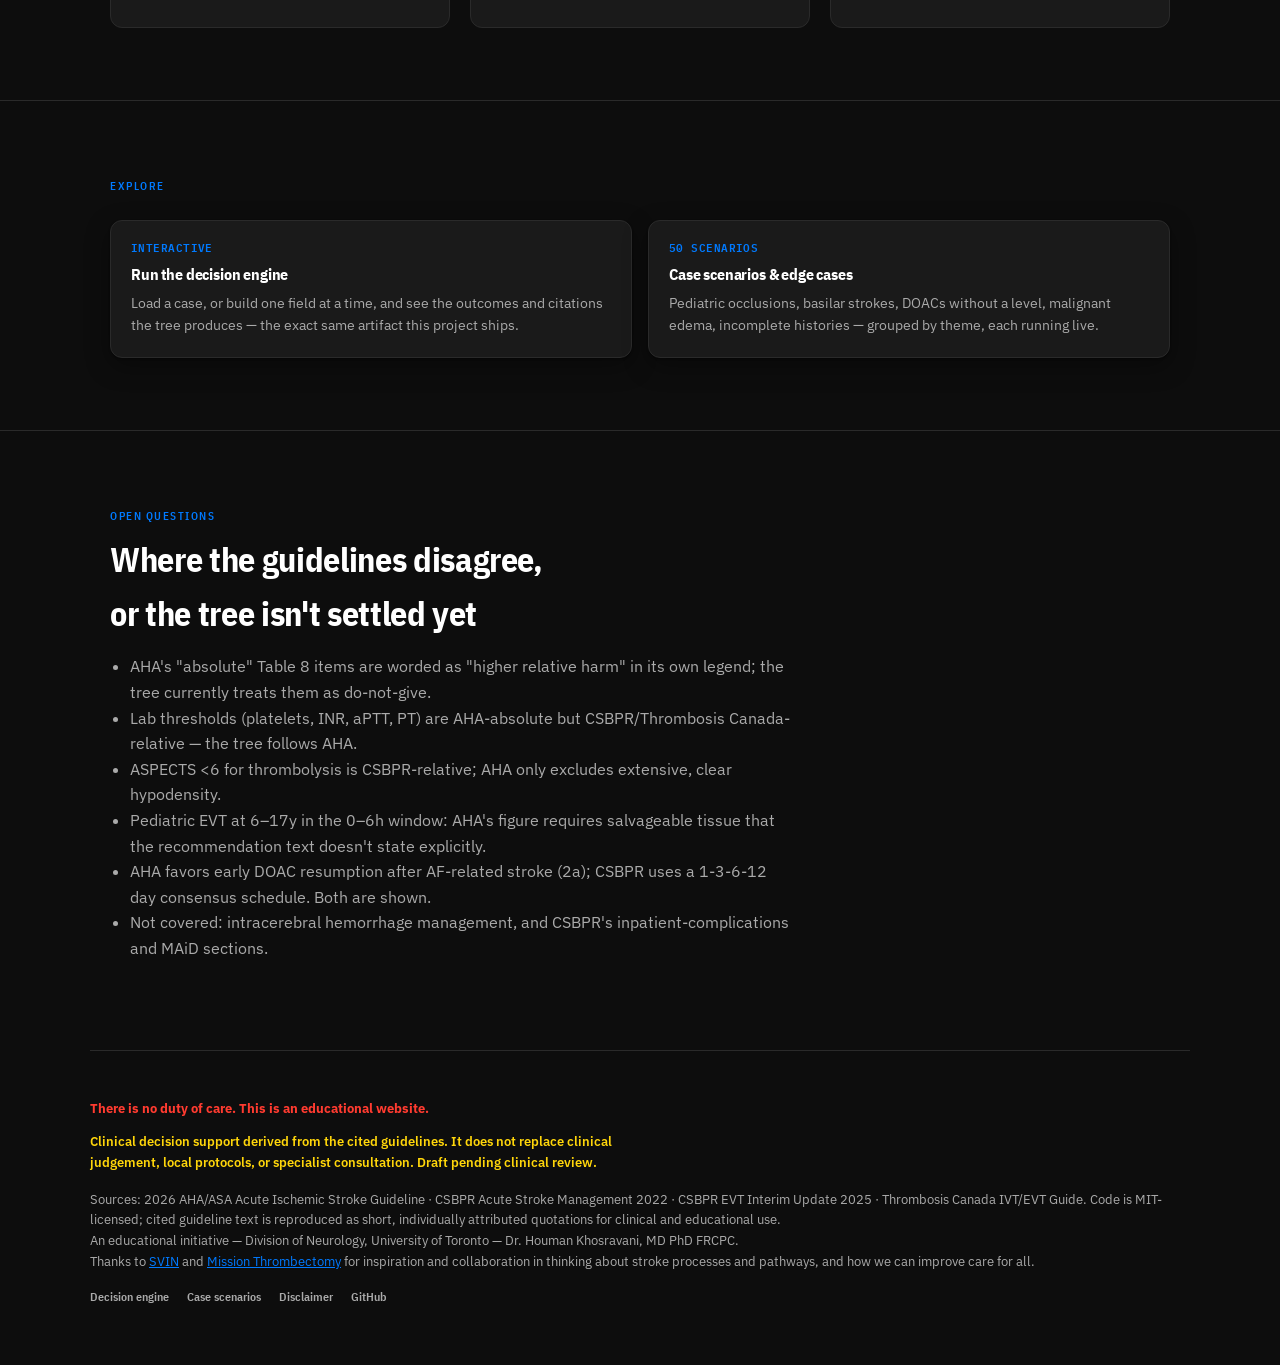
==== commit b05d4143: "Rewrite homepage "What this is" to introduce Jev and link both tracks Split into two paragraphs: the" ====
--- a/index.html
+++ b/index.html
@@ -54,7 +54,8 @@
   <div class="wrap">
     <span class="eyebrow">What this is</span>
     <h2 style="font-size:clamp(24px,3.4vw,34px);max-width:30ch">A decision tree, every leaf on a branch traced back to its source</h2>
-    <p class="lede">TypeSafeStroke pairs a small language model (TypeSafe) that turns free text &mdash; an EMS handover, a history, a medication list &mdash; into typed, confidence-scored inputs, with a decision tree authored directly from the guidelines, node by node. Within the bounded space of the guidelines, a decision framework can be deduced &mdash; not a clinician's judgment, only what the cited recommendations say. Nothing is inferred silently: unknown is never read as no. When the tree is missing something it needs, it stops and says exactly what.</p>
+    <p class="lede">TypeSafeStroke pairs a small language model (TypeSafe) that turns free text &mdash; an EMS handover, a history, a medication list &mdash; into typed, confidence-scored inputs, with a decision tree authored directly from the guidelines, node by node. Within the bounded space of the guidelines, a decision framework can be deduced &mdash; not a clinician's judgment, only what the cited recommendations say. Nothing is inferred silently: unknown is never read as no. When the tree is missing something it needs, it stops and says exactly what. <a href="/engine/">Run it yourself</a>, or browse the <a href="/cases/">50 case scenarios</a> that gate every change to it.</p>
+    <p class="lede" style="margin-top:14px">A second, experimental track asks a different question: instead of walking the authored tree, can a language model make the same calls directly? Jev (TypeSafe System One), asked for the final grade in one shot, isn't usable &mdash; 42% accurate. Decomposed into small sub-questions and synthesized by this same deterministic engine, it reaches 95%, with one confirmed, narrow gap. See <a href="/engine-jev/">the method and results</a>, or the <a href="/cases-jev/">42 eval cases</a> themselves, tree and Jev verdicts side by side.</p>
     <div class="stat-strip" id="stat-strip">
       <div class="stat"><b>&hellip;</b><span>Modules</span></div>
       <div class="stat"><b>&hellip;</b><span>Decision nodes</span></div>
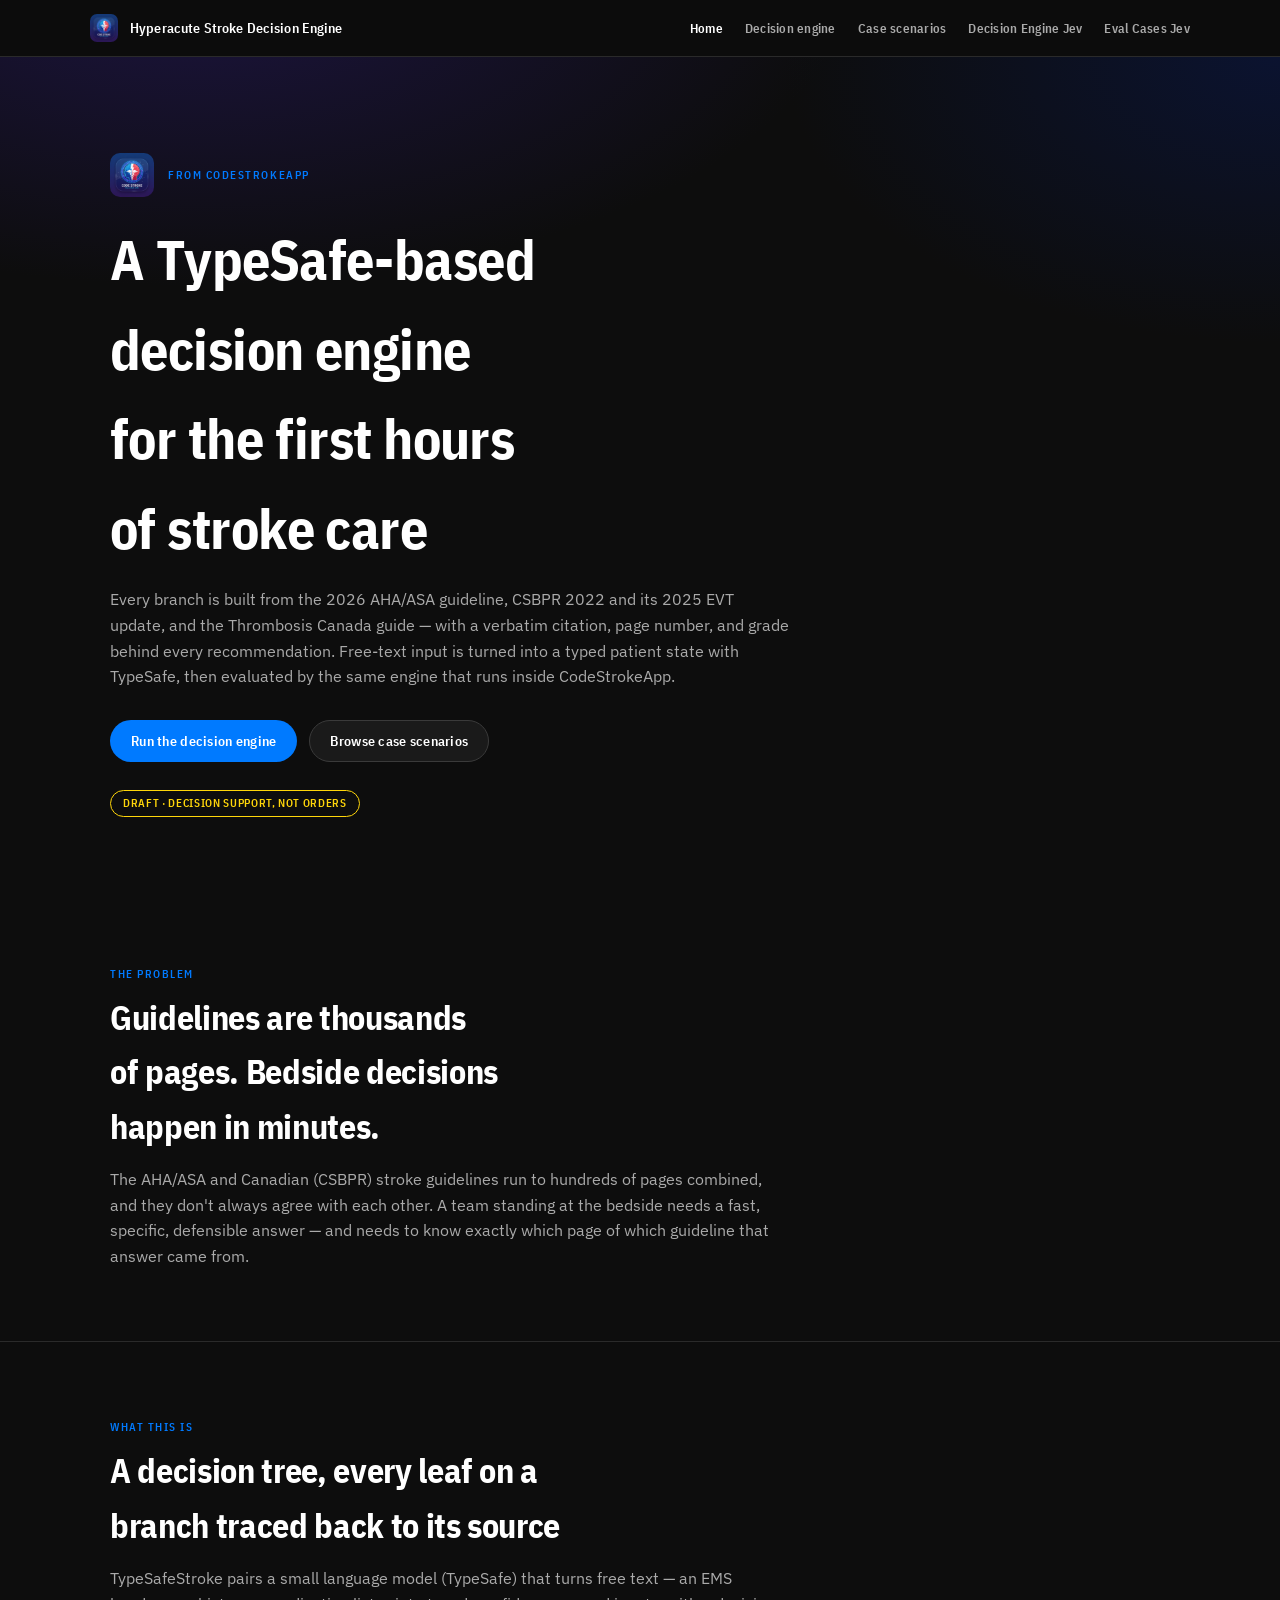
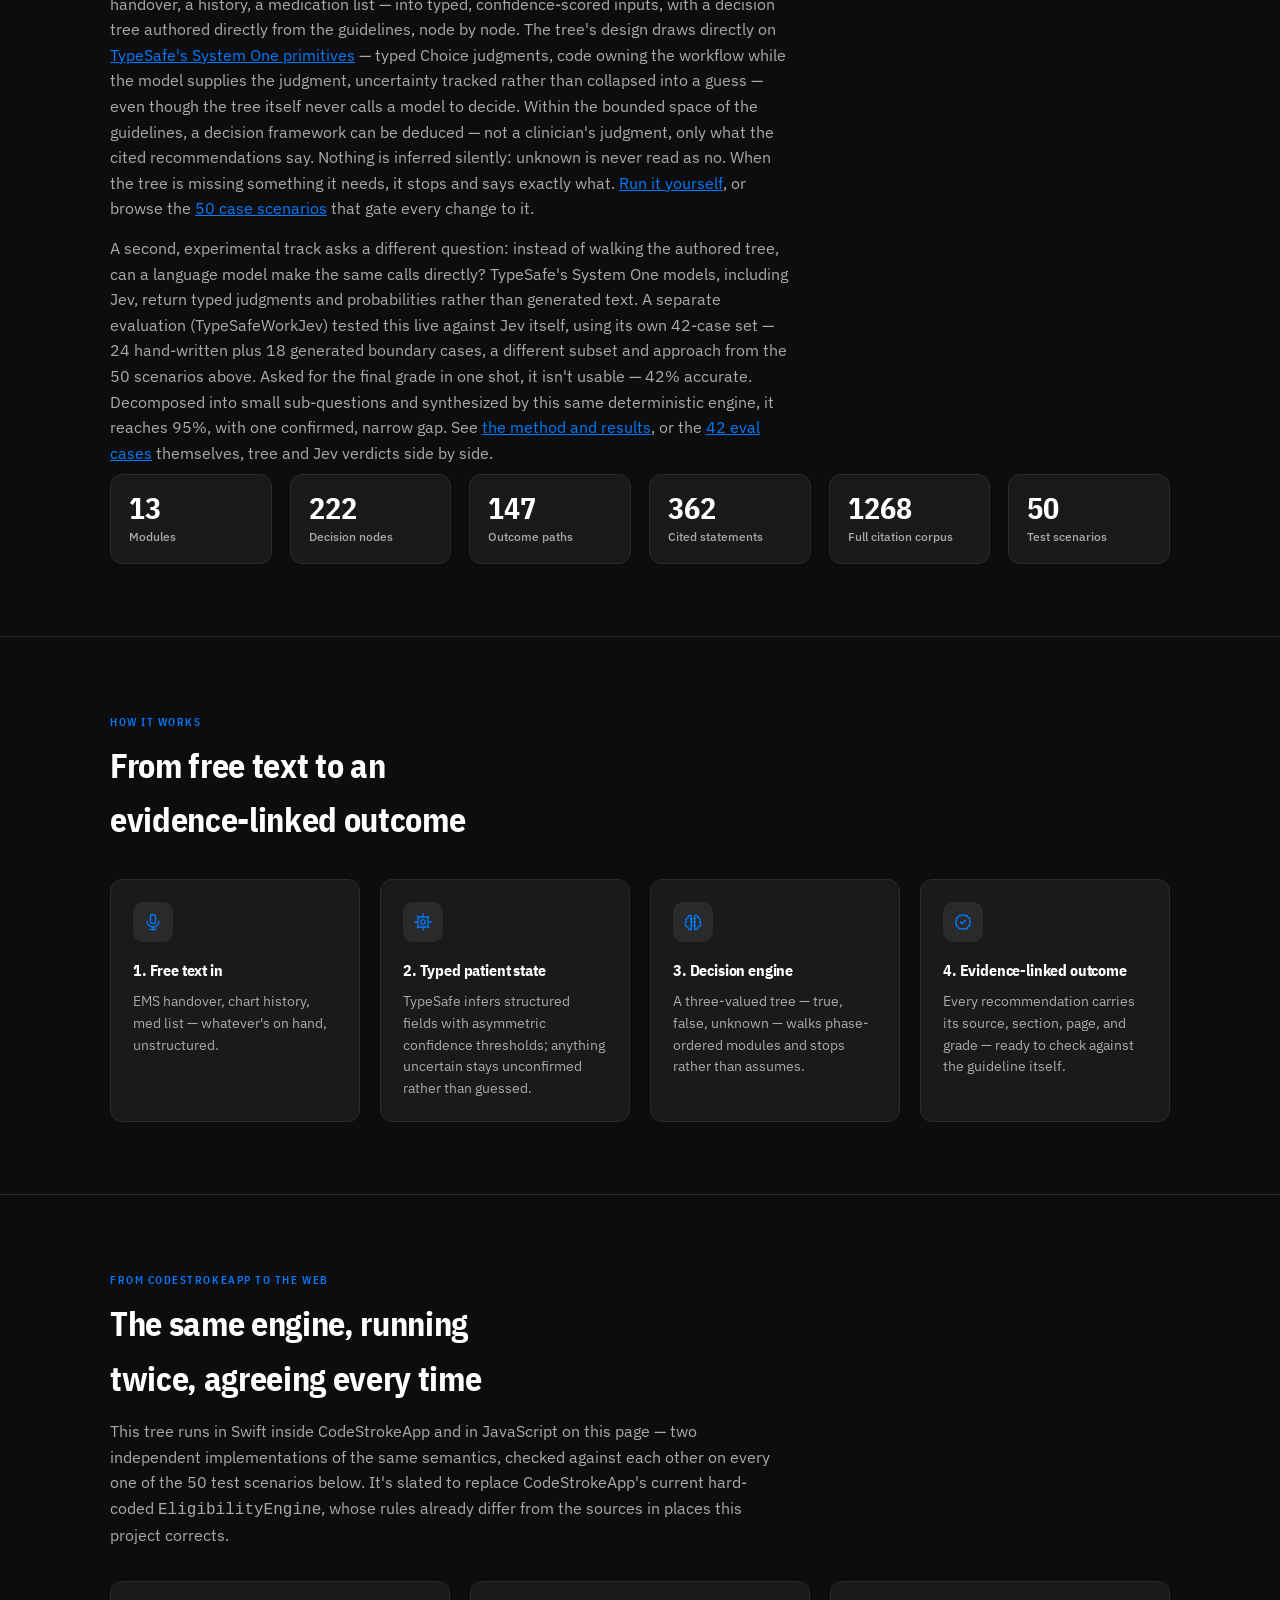
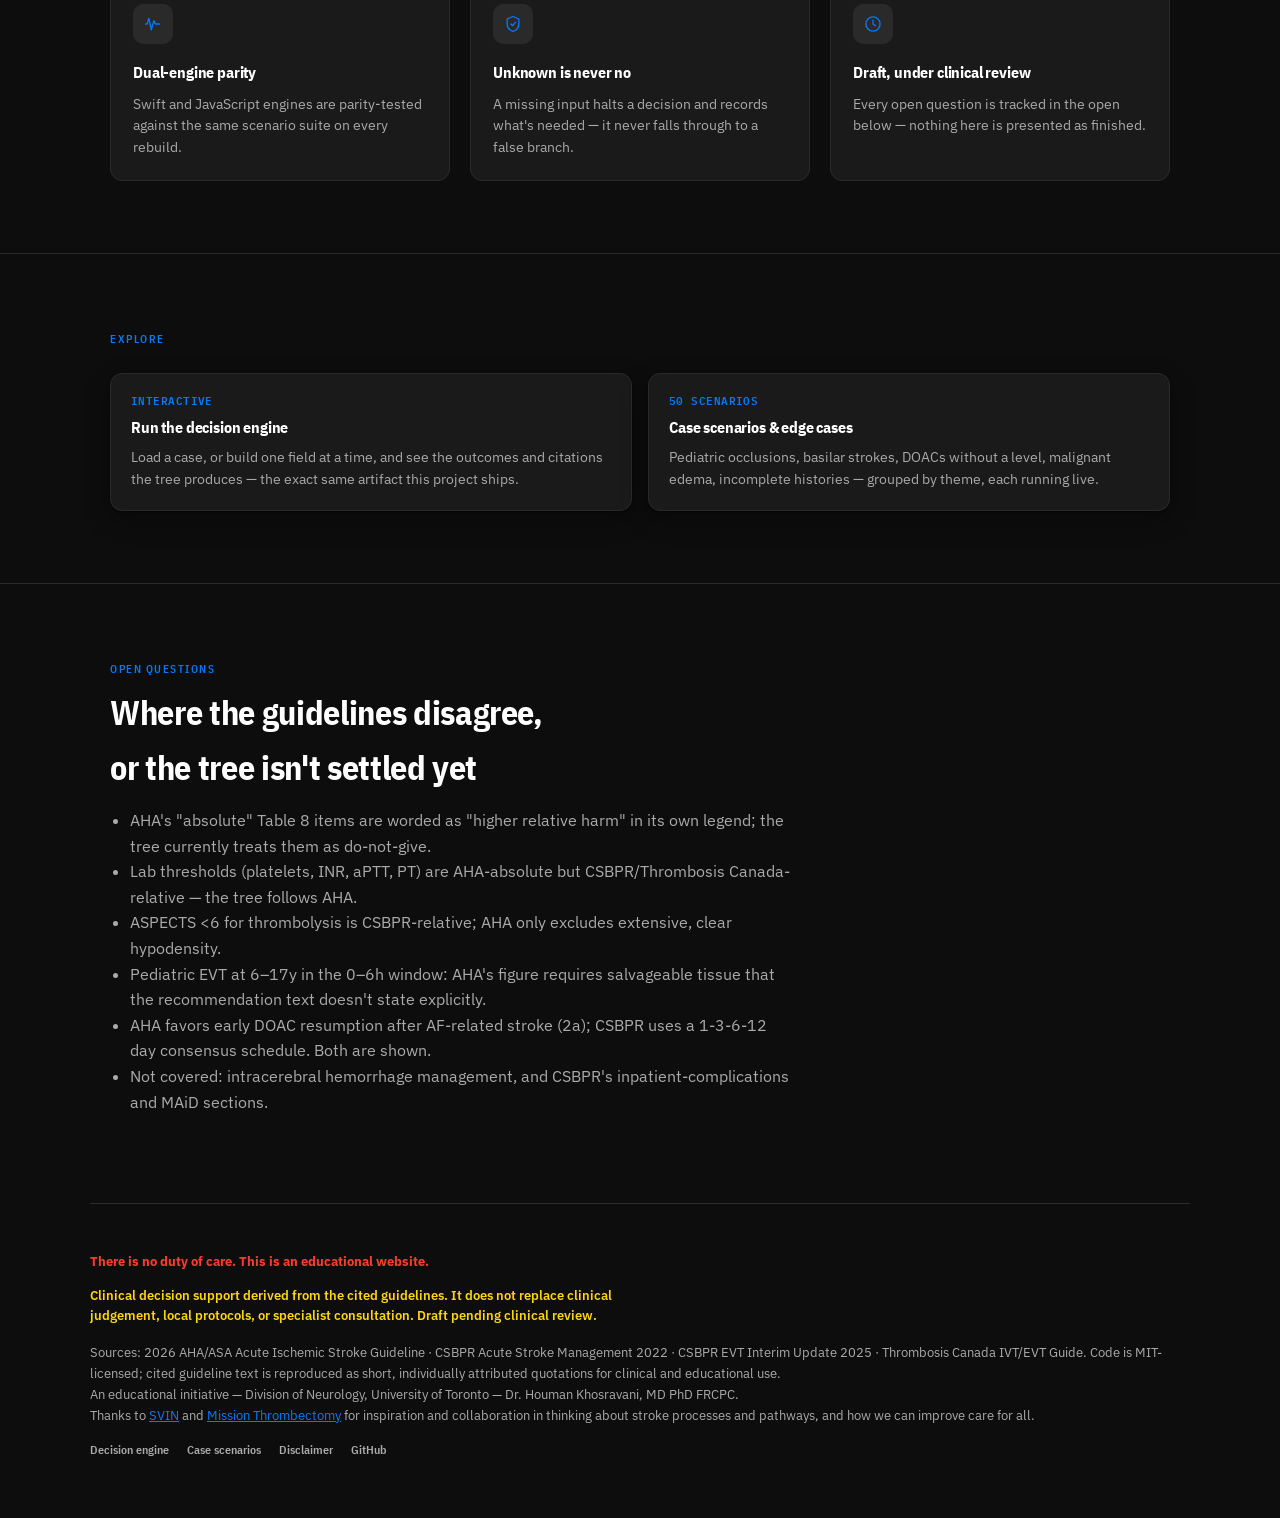
==== commit 49f8710f: "Credit TypeSafe's SKILL.md as the tree's design inspiration; clarify eval scope Per Houman directly:" ====
--- a/index.html
+++ b/index.html
@@ -54,8 +54,8 @@
   <div class="wrap">
     <span class="eyebrow">What this is</span>
     <h2 style="font-size:clamp(24px,3.4vw,34px);max-width:30ch">A decision tree, every leaf on a branch traced back to its source</h2>
-    <p class="lede">TypeSafeStroke pairs a small language model (TypeSafe) that turns free text &mdash; an EMS handover, a history, a medication list &mdash; into typed, confidence-scored inputs, with a decision tree authored directly from the guidelines, node by node. Within the bounded space of the guidelines, a decision framework can be deduced &mdash; not a clinician's judgment, only what the cited recommendations say. Nothing is inferred silently: unknown is never read as no. When the tree is missing something it needs, it stops and says exactly what. <a href="/engine/">Run it yourself</a>, or browse the <a href="/cases/">50 case scenarios</a> that gate every change to it.</p>
-    <p class="lede" style="margin-top:14px">A second, experimental track asks a different question: instead of walking the authored tree, can a language model make the same calls directly? Jev (TypeSafe System One), asked for the final grade in one shot, isn't usable &mdash; 42% accurate. Decomposed into small sub-questions and synthesized by this same deterministic engine, it reaches 95%, with one confirmed, narrow gap. See <a href="/engine-jev/">the method and results</a>, or the <a href="/cases-jev/">42 eval cases</a> themselves, tree and Jev verdicts side by side.</p>
+    <p class="lede">TypeSafeStroke pairs a small language model (TypeSafe) that turns free text &mdash; an EMS handover, a history, a medication list &mdash; into typed, confidence-scored inputs, with a decision tree authored directly from the guidelines, node by node. The tree's design draws directly on <a href="https://github.com/typesafe-ai/skills/blob/main/skills/typesafe-ai/SKILL.md">TypeSafe's System One primitives</a> &mdash; typed Choice judgments, code owning the workflow while the model supplies the judgment, uncertainty tracked rather than collapsed into a guess &mdash; even though the tree itself never calls a model to decide. Within the bounded space of the guidelines, a decision framework can be deduced &mdash; not a clinician's judgment, only what the cited recommendations say. Nothing is inferred silently: unknown is never read as no. When the tree is missing something it needs, it stops and says exactly what. <a href="/engine/">Run it yourself</a>, or browse the <a href="/cases/">50 case scenarios</a> that gate every change to it.</p>
+    <p class="lede" style="margin-top:14px">A second, experimental track asks a different question: instead of walking the authored tree, can a language model make the same calls directly? TypeSafe's System One models, including Jev, return typed judgments and probabilities rather than generated text. A separate evaluation (TypeSafeWorkJev) tested this live against Jev itself, using its own 42-case set &mdash; 24 hand-written plus 18 generated boundary cases, a different subset and approach from the 50 scenarios above. Asked for the final grade in one shot, it isn't usable &mdash; 42% accurate. Decomposed into small sub-questions and synthesized by this same deterministic engine, it reaches 95%, with one confirmed, narrow gap. See <a href="/engine-jev/">the method and results</a>, or the <a href="/cases-jev/">42 eval cases</a> themselves, tree and Jev verdicts side by side.</p>
     <div class="stat-strip" id="stat-strip">
       <div class="stat"><b>&hellip;</b><span>Modules</span></div>
       <div class="stat"><b>&hellip;</b><span>Decision nodes</span></div>
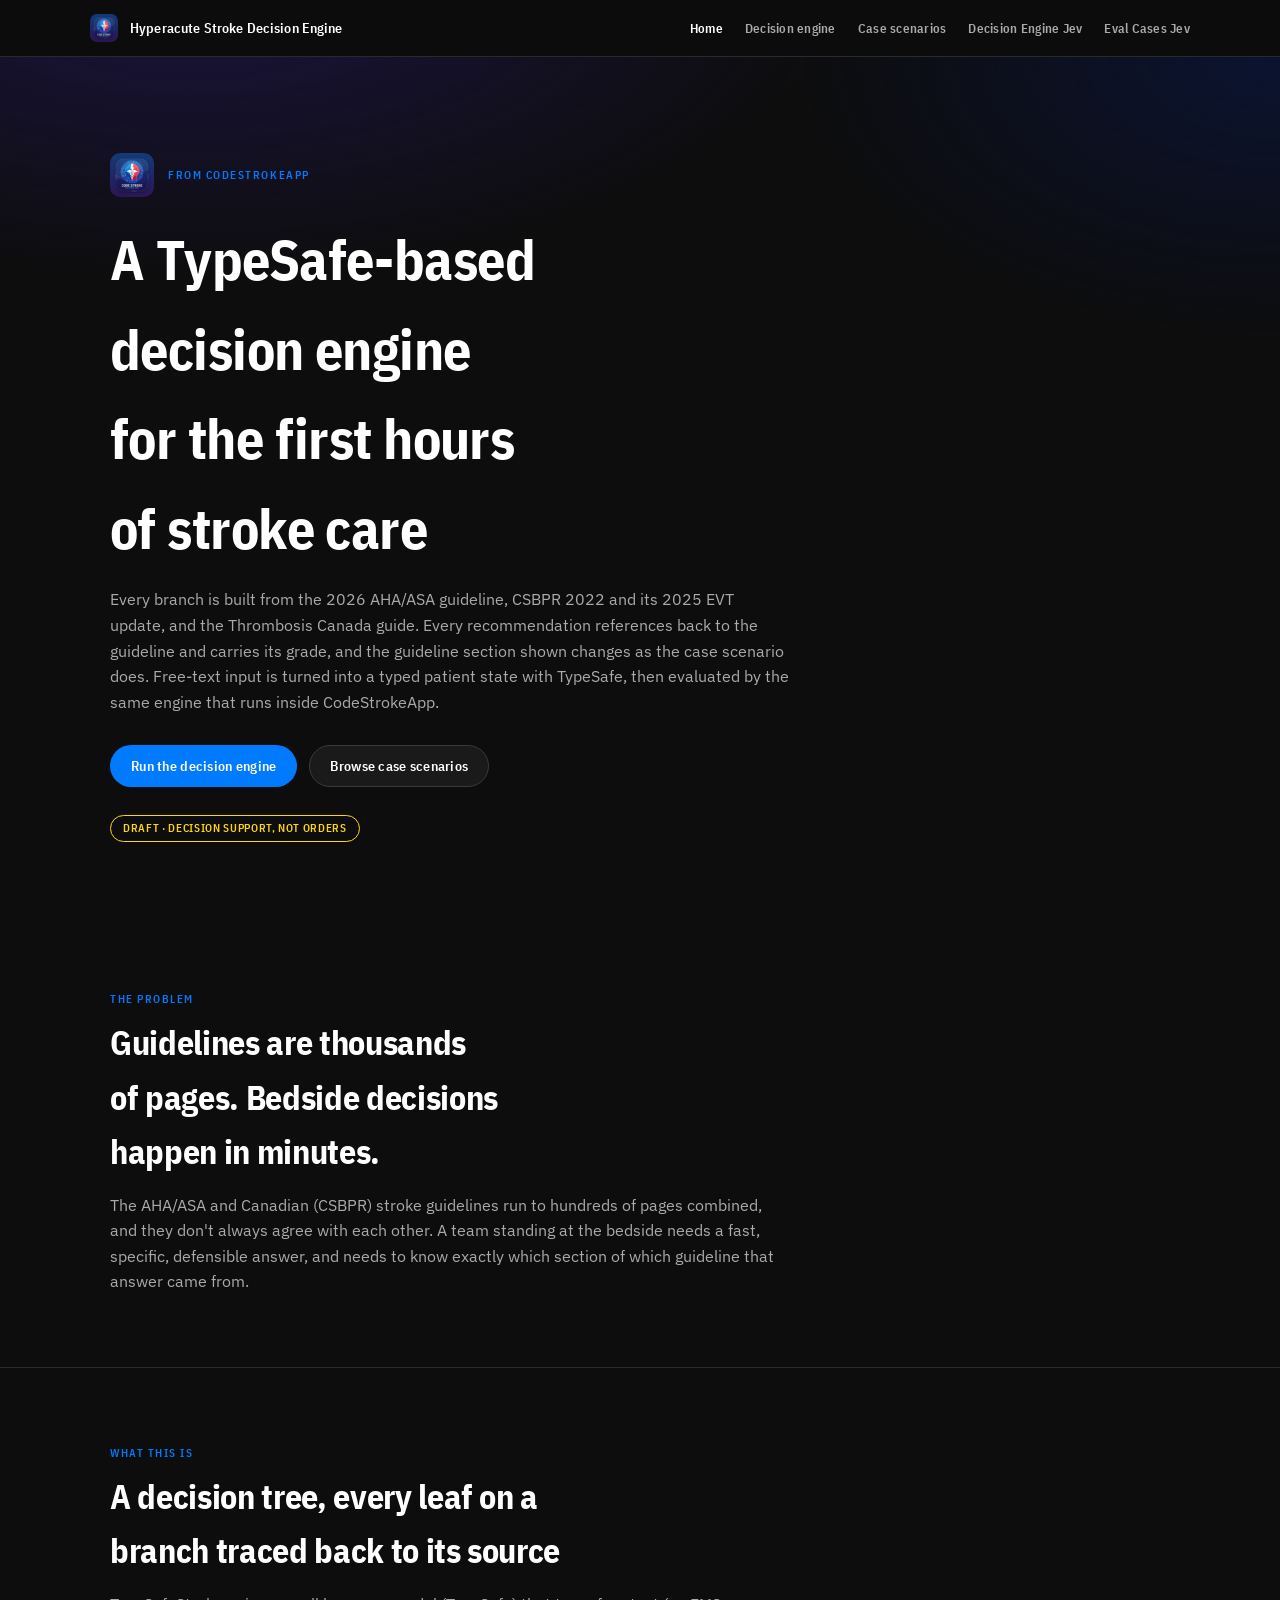
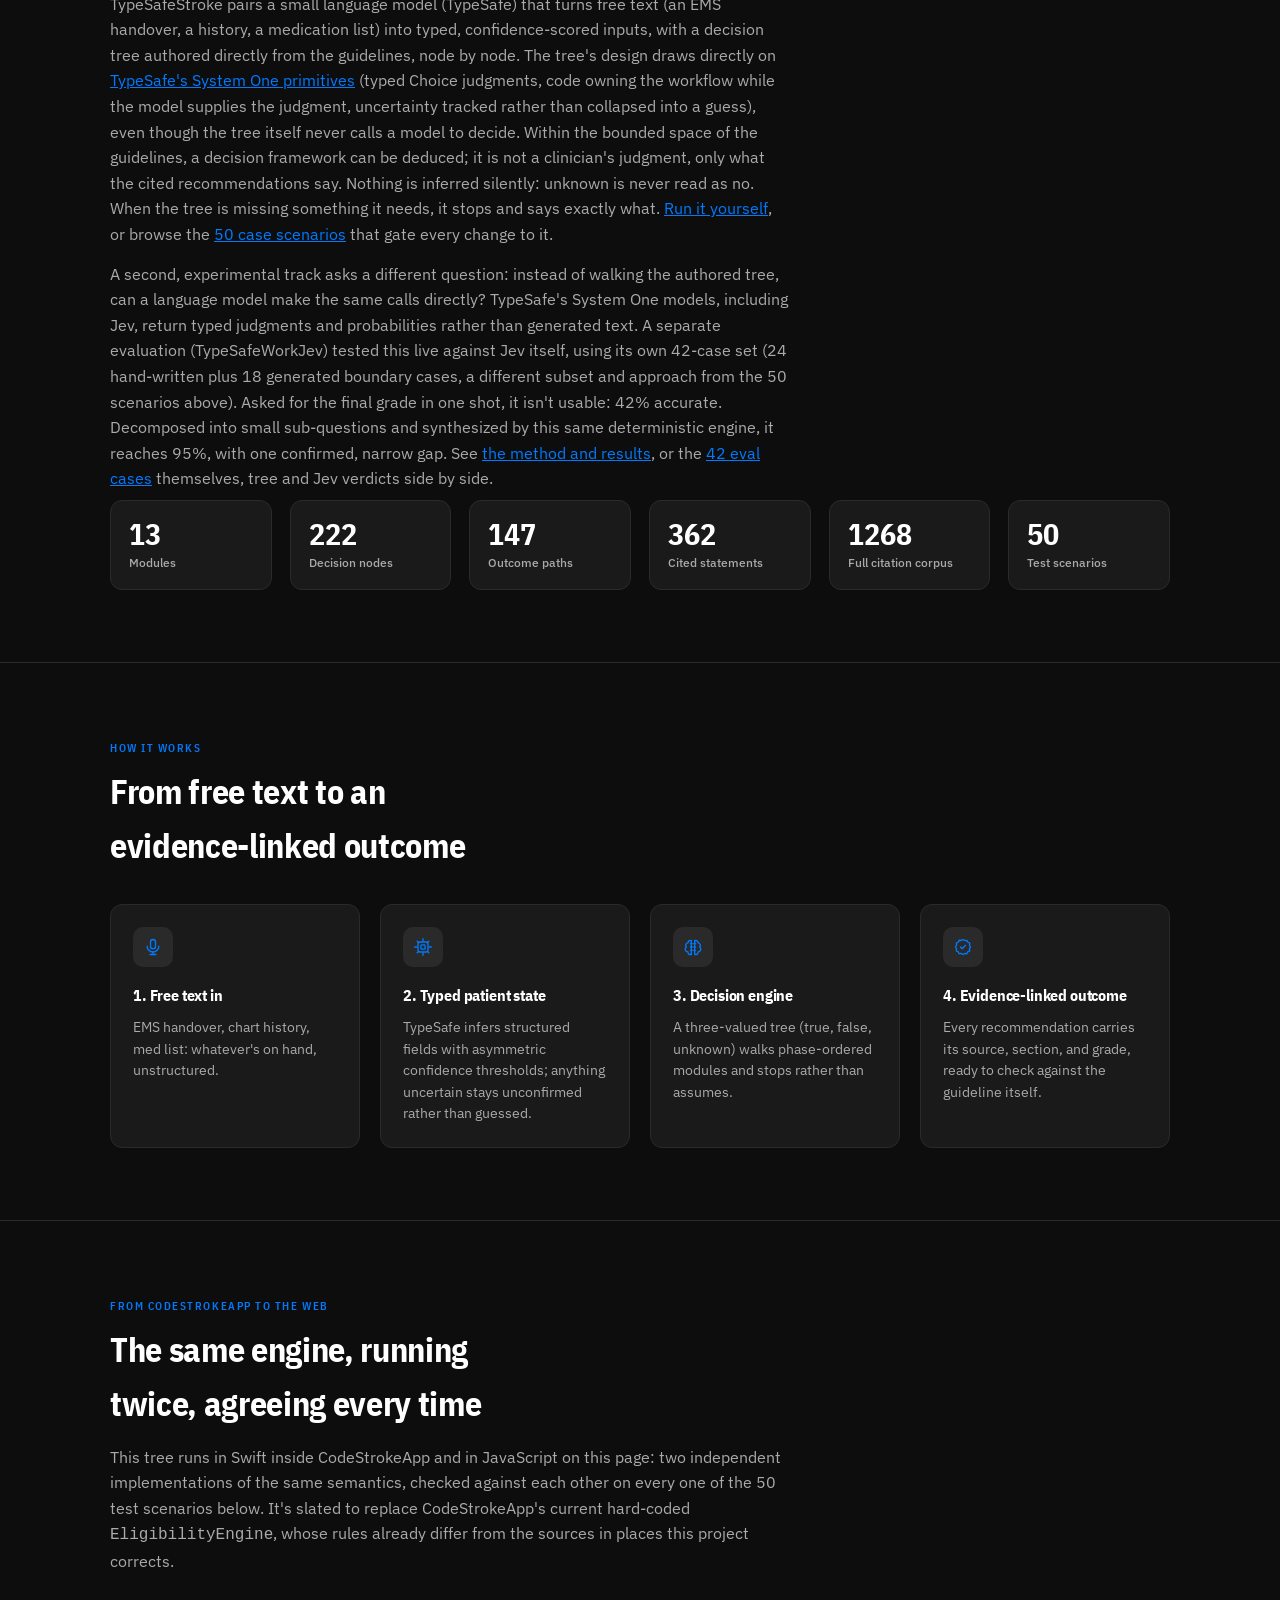
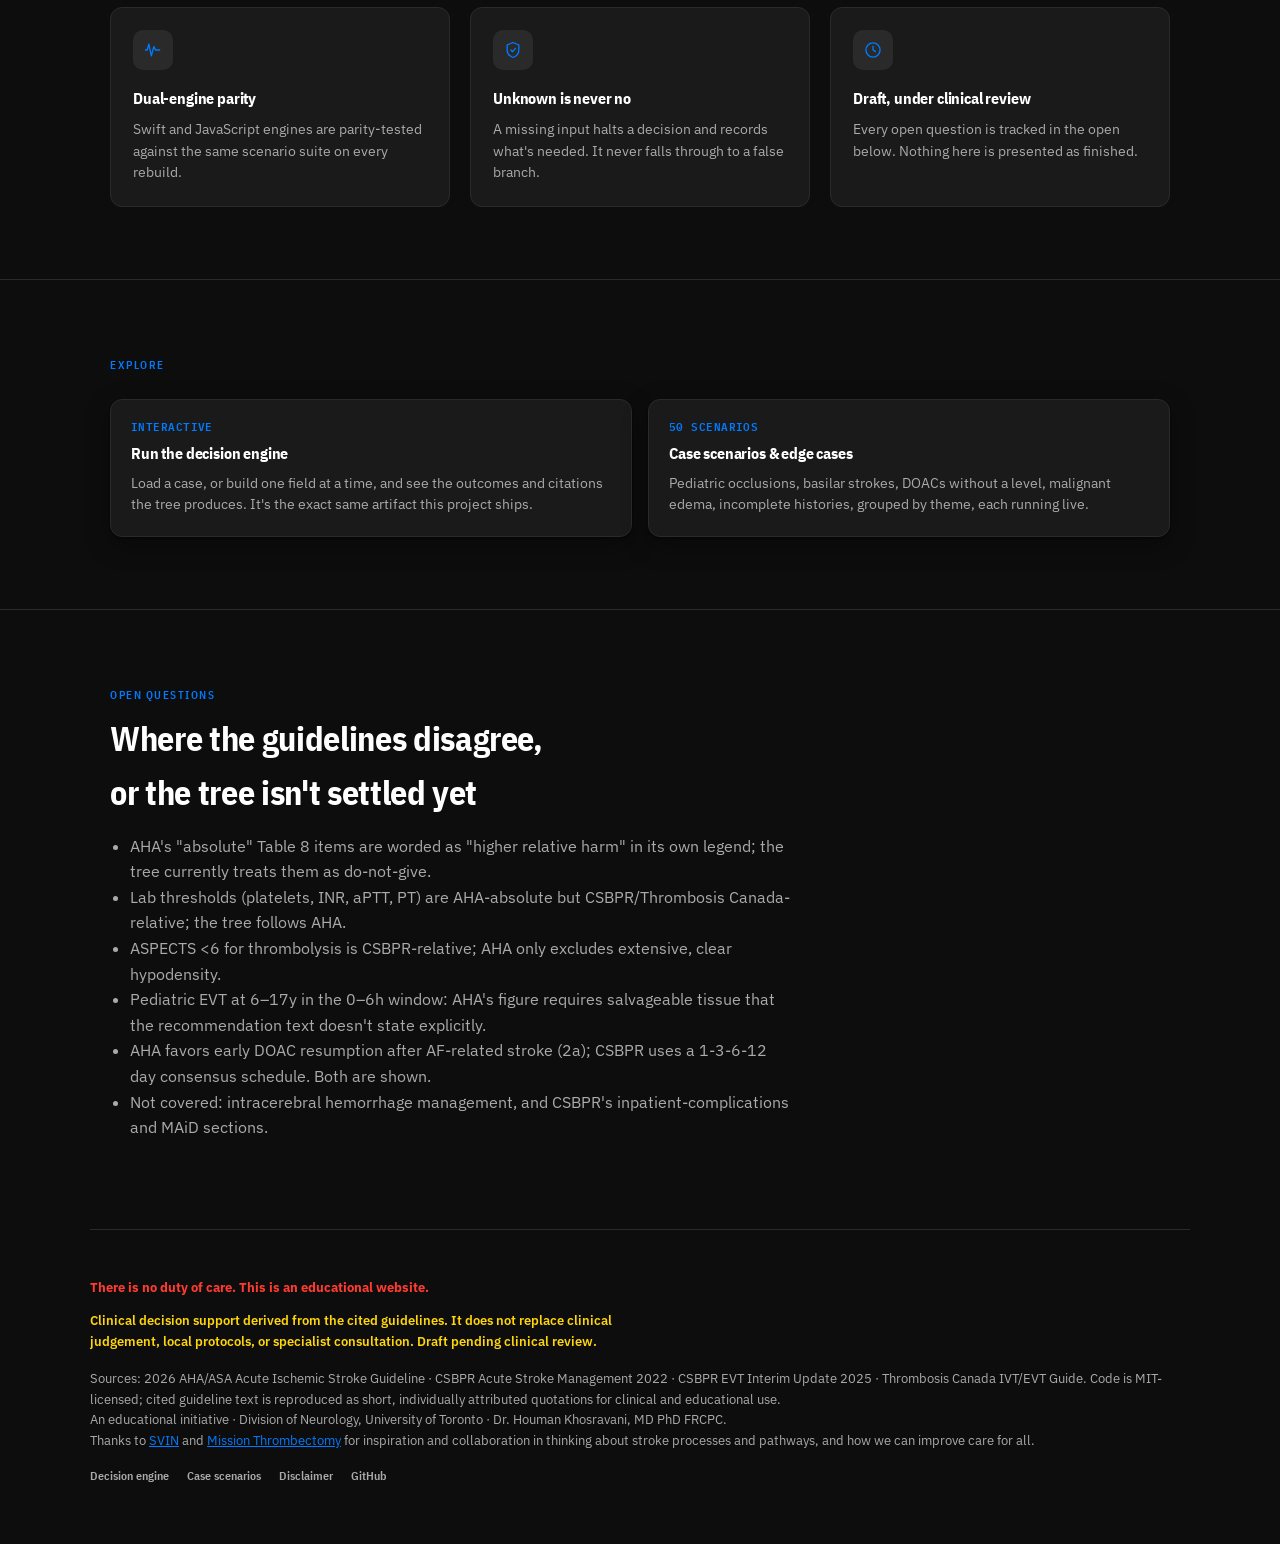
==== commit be899964: "Remove em-dashes site-wide; say recommendations reference back to the guideline, not page - Rewrite " ====
--- a/index.html
+++ b/index.html
@@ -33,7 +33,7 @@
       <span class="eyebrow" style="margin:0">From CodeStrokeApp</span>
     </div>
     <h1>A TypeSafe-based decision engine for the first hours of stroke care</h1>
-    <p class="lede">Every branch is built from the 2026 AHA/ASA guideline, CSBPR 2022 and its 2025 EVT update, and the Thrombosis Canada guide &mdash; with a verbatim citation, page number, and grade behind every recommendation. Free-text input is turned into a typed patient state with TypeSafe, then evaluated by the same engine that runs inside CodeStrokeApp.</p>
+    <p class="lede">Every branch is built from the 2026 AHA/ASA guideline, CSBPR 2022 and its 2025 EVT update, and the Thrombosis Canada guide. Every recommendation references back to the guideline and carries its grade, and the guideline section shown changes as the case scenario does. Free-text input is turned into a typed patient state with TypeSafe, then evaluated by the same engine that runs inside CodeStrokeApp.</p>
     <div class="hero__actions">
       <a class="btn btn--primary" href="/engine/">Run the decision engine</a>
       <a class="btn btn--ghost" href="/cases/">Browse case scenarios</a>
@@ -46,7 +46,7 @@
   <div class="wrap">
     <span class="eyebrow">The problem</span>
     <h2 style="font-size:clamp(24px,3.4vw,34px);max-width:26ch">Guidelines are thousands of pages. Bedside decisions happen in minutes.</h2>
-    <p class="lede">The AHA/ASA and Canadian (CSBPR) stroke guidelines run to hundreds of pages combined, and they don't always agree with each other. A team standing at the bedside needs a fast, specific, defensible answer &mdash; and needs to know exactly which page of which guideline that answer came from.</p>
+    <p class="lede">The AHA/ASA and Canadian (CSBPR) stroke guidelines run to hundreds of pages combined, and they don't always agree with each other. A team standing at the bedside needs a fast, specific, defensible answer, and needs to know exactly which section of which guideline that answer came from.</p>
   </div>
 </section>
 
@@ -54,8 +54,8 @@
   <div class="wrap">
     <span class="eyebrow">What this is</span>
     <h2 style="font-size:clamp(24px,3.4vw,34px);max-width:30ch">A decision tree, every leaf on a branch traced back to its source</h2>
-    <p class="lede">TypeSafeStroke pairs a small language model (TypeSafe) that turns free text &mdash; an EMS handover, a history, a medication list &mdash; into typed, confidence-scored inputs, with a decision tree authored directly from the guidelines, node by node. The tree's design draws directly on <a href="https://github.com/typesafe-ai/skills/blob/main/skills/typesafe-ai/SKILL.md">TypeSafe's System One primitives</a> &mdash; typed Choice judgments, code owning the workflow while the model supplies the judgment, uncertainty tracked rather than collapsed into a guess &mdash; even though the tree itself never calls a model to decide. Within the bounded space of the guidelines, a decision framework can be deduced &mdash; not a clinician's judgment, only what the cited recommendations say. Nothing is inferred silently: unknown is never read as no. When the tree is missing something it needs, it stops and says exactly what. <a href="/engine/">Run it yourself</a>, or browse the <a href="/cases/">50 case scenarios</a> that gate every change to it.</p>
-    <p class="lede" style="margin-top:14px">A second, experimental track asks a different question: instead of walking the authored tree, can a language model make the same calls directly? TypeSafe's System One models, including Jev, return typed judgments and probabilities rather than generated text. A separate evaluation (TypeSafeWorkJev) tested this live against Jev itself, using its own 42-case set &mdash; 24 hand-written plus 18 generated boundary cases, a different subset and approach from the 50 scenarios above. Asked for the final grade in one shot, it isn't usable &mdash; 42% accurate. Decomposed into small sub-questions and synthesized by this same deterministic engine, it reaches 95%, with one confirmed, narrow gap. See <a href="/engine-jev/">the method and results</a>, or the <a href="/cases-jev/">42 eval cases</a> themselves, tree and Jev verdicts side by side.</p>
+    <p class="lede">TypeSafeStroke pairs a small language model (TypeSafe) that turns free text (an EMS handover, a history, a medication list) into typed, confidence-scored inputs, with a decision tree authored directly from the guidelines, node by node. The tree's design draws directly on <a href="https://github.com/typesafe-ai/skills/blob/main/skills/typesafe-ai/SKILL.md">TypeSafe's System One primitives</a> (typed Choice judgments, code owning the workflow while the model supplies the judgment, uncertainty tracked rather than collapsed into a guess), even though the tree itself never calls a model to decide. Within the bounded space of the guidelines, a decision framework can be deduced; it is not a clinician's judgment, only what the cited recommendations say. Nothing is inferred silently: unknown is never read as no. When the tree is missing something it needs, it stops and says exactly what. <a href="/engine/">Run it yourself</a>, or browse the <a href="/cases/">50 case scenarios</a> that gate every change to it.</p>
+    <p class="lede" style="margin-top:14px">A second, experimental track asks a different question: instead of walking the authored tree, can a language model make the same calls directly? TypeSafe's System One models, including Jev, return typed judgments and probabilities rather than generated text. A separate evaluation (TypeSafeWorkJev) tested this live against Jev itself, using its own 42-case set (24 hand-written plus 18 generated boundary cases, a different subset and approach from the 50 scenarios above). Asked for the final grade in one shot, it isn't usable: 42% accurate. Decomposed into small sub-questions and synthesized by this same deterministic engine, it reaches 95%, with one confirmed, narrow gap. See <a href="/engine-jev/">the method and results</a>, or the <a href="/cases-jev/">42 eval cases</a> themselves, tree and Jev verdicts side by side.</p>
     <div class="stat-strip" id="stat-strip">
       <div class="stat"><b>&hellip;</b><span>Modules</span></div>
       <div class="stat"><b>&hellip;</b><span>Decision nodes</span></div>
@@ -75,7 +75,7 @@
       <div class="step">
         <div class="step__icon" id="icon-slot-mic"></div>
         <h3>1. Free text in</h3>
-        <p>EMS handover, chart history, med list &mdash; whatever's on hand, unstructured.</p>
+        <p>EMS handover, chart history, med list: whatever's on hand, unstructured.</p>
       </div>
       <div class="step">
         <div class="step__icon" id="icon-slot-cpu"></div>
@@ -85,12 +85,12 @@
       <div class="step">
         <div class="step__icon" id="icon-slot-brain"></div>
         <h3>3. Decision engine</h3>
-        <p>A three-valued tree &mdash; true, false, unknown &mdash; walks phase-ordered modules and stops rather than assumes.</p>
+        <p>A three-valued tree (true, false, unknown) walks phase-ordered modules and stops rather than assumes.</p>
       </div>
       <div class="step">
         <div class="step__icon" id="icon-slot-check"></div>
         <h3>4. Evidence-linked outcome</h3>
-        <p>Every recommendation carries its source, section, page, and grade &mdash; ready to check against the guideline itself.</p>
+        <p>Every recommendation carries its source, section, and grade, ready to check against the guideline itself.</p>
       </div>
     </div>
   </div>
@@ -100,7 +100,7 @@
   <div class="wrap">
     <span class="eyebrow">From CodeStrokeApp to the web</span>
     <h2 style="font-size:clamp(24px,3.4vw,34px);max-width:28ch">The same engine, running twice, agreeing every time</h2>
-    <p class="lede">This tree runs in Swift inside CodeStrokeApp and in JavaScript on this page &mdash; two independent implementations of the same semantics, checked against each other on every one of the 50 test scenarios below. It's slated to replace CodeStrokeApp's current hard-coded <code>EligibilityEngine</code>, whose rules already differ from the sources in places this project corrects.</p>
+    <p class="lede">This tree runs in Swift inside CodeStrokeApp and in JavaScript on this page: two independent implementations of the same semantics, checked against each other on every one of the 50 test scenarios below. It's slated to replace CodeStrokeApp's current hard-coded <code>EligibilityEngine</code>, whose rules already differ from the sources in places this project corrects.</p>
     <div class="step-grid" style="grid-template-columns:repeat(auto-fit,minmax(220px,1fr))">
       <div class="step">
         <div class="step__icon" id="icon-slot-waveform"></div>
@@ -110,12 +110,12 @@
       <div class="step">
         <div class="step__icon" id="icon-slot-shield"></div>
         <h3>Unknown is never no</h3>
-        <p>A missing input halts a decision and records what's needed &mdash; it never falls through to a false branch.</p>
+        <p>A missing input halts a decision and records what's needed. It never falls through to a false branch.</p>
       </div>
       <div class="step">
         <div class="step__icon" id="icon-slot-clock"></div>
         <h3>Draft, under clinical review</h3>
-        <p>Every open question is tracked in the open below &mdash; nothing here is presented as finished.</p>
+        <p>Every open question is tracked in the open below. Nothing here is presented as finished.</p>
       </div>
     </div>
   </div>
@@ -128,12 +128,12 @@
       <a class="card" href="/engine/">
         <span class="card__meta">Interactive</span>
         <h3>Run the decision engine</h3>
-        <p>Load a case, or build one field at a time, and see the outcomes and citations the tree produces &mdash; the exact same artifact this project ships.</p>
+        <p>Load a case, or build one field at a time, and see the outcomes and citations the tree produces. It's the exact same artifact this project ships.</p>
       </a>
       <a class="card" href="/cases/">
         <span class="card__meta">50 scenarios</span>
         <h3>Case scenarios &amp; edge cases</h3>
-        <p>Pediatric occlusions, basilar strokes, DOACs without a level, malignant edema, incomplete histories &mdash; grouped by theme, each running live.</p>
+        <p>Pediatric occlusions, basilar strokes, DOACs without a level, malignant edema, incomplete histories, grouped by theme, each running live.</p>
       </a>
     </div>
   </div>
@@ -145,7 +145,7 @@
     <h2 style="font-size:clamp(24px,3.4vw,34px);max-width:26ch">Where the guidelines disagree, or the tree isn't settled yet</h2>
     <ul class="lede" style="padding-left:20px">
       <li>AHA's "absolute" Table 8 items are worded as "higher relative harm" in its own legend; the tree currently treats them as do-not-give.</li>
-      <li>Lab thresholds (platelets, INR, aPTT, PT) are AHA-absolute but CSBPR/Thrombosis Canada-relative &mdash; the tree follows AHA.</li>
+      <li>Lab thresholds (platelets, INR, aPTT, PT) are AHA-absolute but CSBPR/Thrombosis Canada-relative; the tree follows AHA.</li>
       <li>ASPECTS &lt;6 for thrombolysis is CSBPR-relative; AHA only excludes extensive, clear hypodensity.</li>
       <li>Pediatric EVT at 6&ndash;17y in the 0&ndash;6h window: AHA's figure requires salvageable tissue that the recommendation text doesn't state explicitly.</li>
       <li>AHA favors early DOAC resumption after AF-related stroke (2a); CSBPR uses a 1-3-6-12 day consensus schedule. Both are shown.</li>
@@ -158,7 +158,7 @@
   <p class="footer-callout">There is no duty of care. This is an educational website.</p>
   <p class="disclaimer">Clinical decision support derived from the cited guidelines. It does not replace clinical judgement, local protocols, or specialist consultation. Draft pending clinical review.</p>
   <p>Sources: 2026 AHA/ASA Acute Ischemic Stroke Guideline &middot; CSBPR Acute Stroke Management 2022 &middot; CSBPR EVT Interim Update 2025 &middot; Thrombosis Canada IVT/EVT Guide. Code is MIT-licensed; cited guideline text is reproduced as short, individually attributed quotations for clinical and educational use.</p>
-  <p>An educational initiative &mdash; Division of Neurology, University of Toronto &mdash; Dr. Houman Khosravani, MD PhD FRCPC.</p>
+  <p>An educational initiative &middot; Division of Neurology, University of Toronto &middot; Dr. Houman Khosravani, MD PhD FRCPC.</p>
   <p>Thanks to <a href="https://svin.org">SVIN</a> and <a href="https://missionthrombectomy.org">Mission Thrombectomy</a> for inspiration and collaboration in thinking about stroke processes and pathways, and how we can improve care for all.</p>
   <div class="links">
     <a href="/engine/">Decision engine</a>
--- a/assets/css/site.css
+++ b/assets/css/site.css
@@ -1,4 +1,4 @@
-/* Hyperacute Stroke Decision Engine — shared site theme
+/* Hyperacute Stroke Decision Engine: shared site theme
    Palette from CodeStrokeApp/Theme/AppColors.swift. Typography matches
    the vendored TypeSafeStroke engine page (IBM Plex family) for one
    consistent system across / , /engine/ , /cases/ . */
@@ -177,7 +177,10 @@
 .jev-case__id { font: 600 11px/1 var(--mono); color: var(--accent); text-transform: uppercase; }
 .jev-case__title { font: 600 14px/1.3 var(--sans); flex: 1 1 auto; min-width: 200px; }
 .jev-case__verdicts { display: flex; gap: 10px; flex-wrap: wrap; margin-top: 10px; }
-.jev-q { display: flex; align-items: center; gap: 8px; font-size: 12.5px; color: var(--text-2); }
+.jev-q { display: flex; align-items: center; gap: 8px; flex-wrap: wrap; font-size: 12.5px; color: var(--text-2); }
+.jev-sources { font: 500 11px var(--mono); color: var(--text-2); }
+.jev-divergence { margin-top: 4px; font-size: 12px; color: var(--text-2); line-height: 1.5; }
+.jev-divergence b { color: var(--text-1); }
 .jev-sub {
   display: grid; gap: 10px; margin-top: 14px; padding-top: 14px; border-top: 1px solid var(--rule);
 }
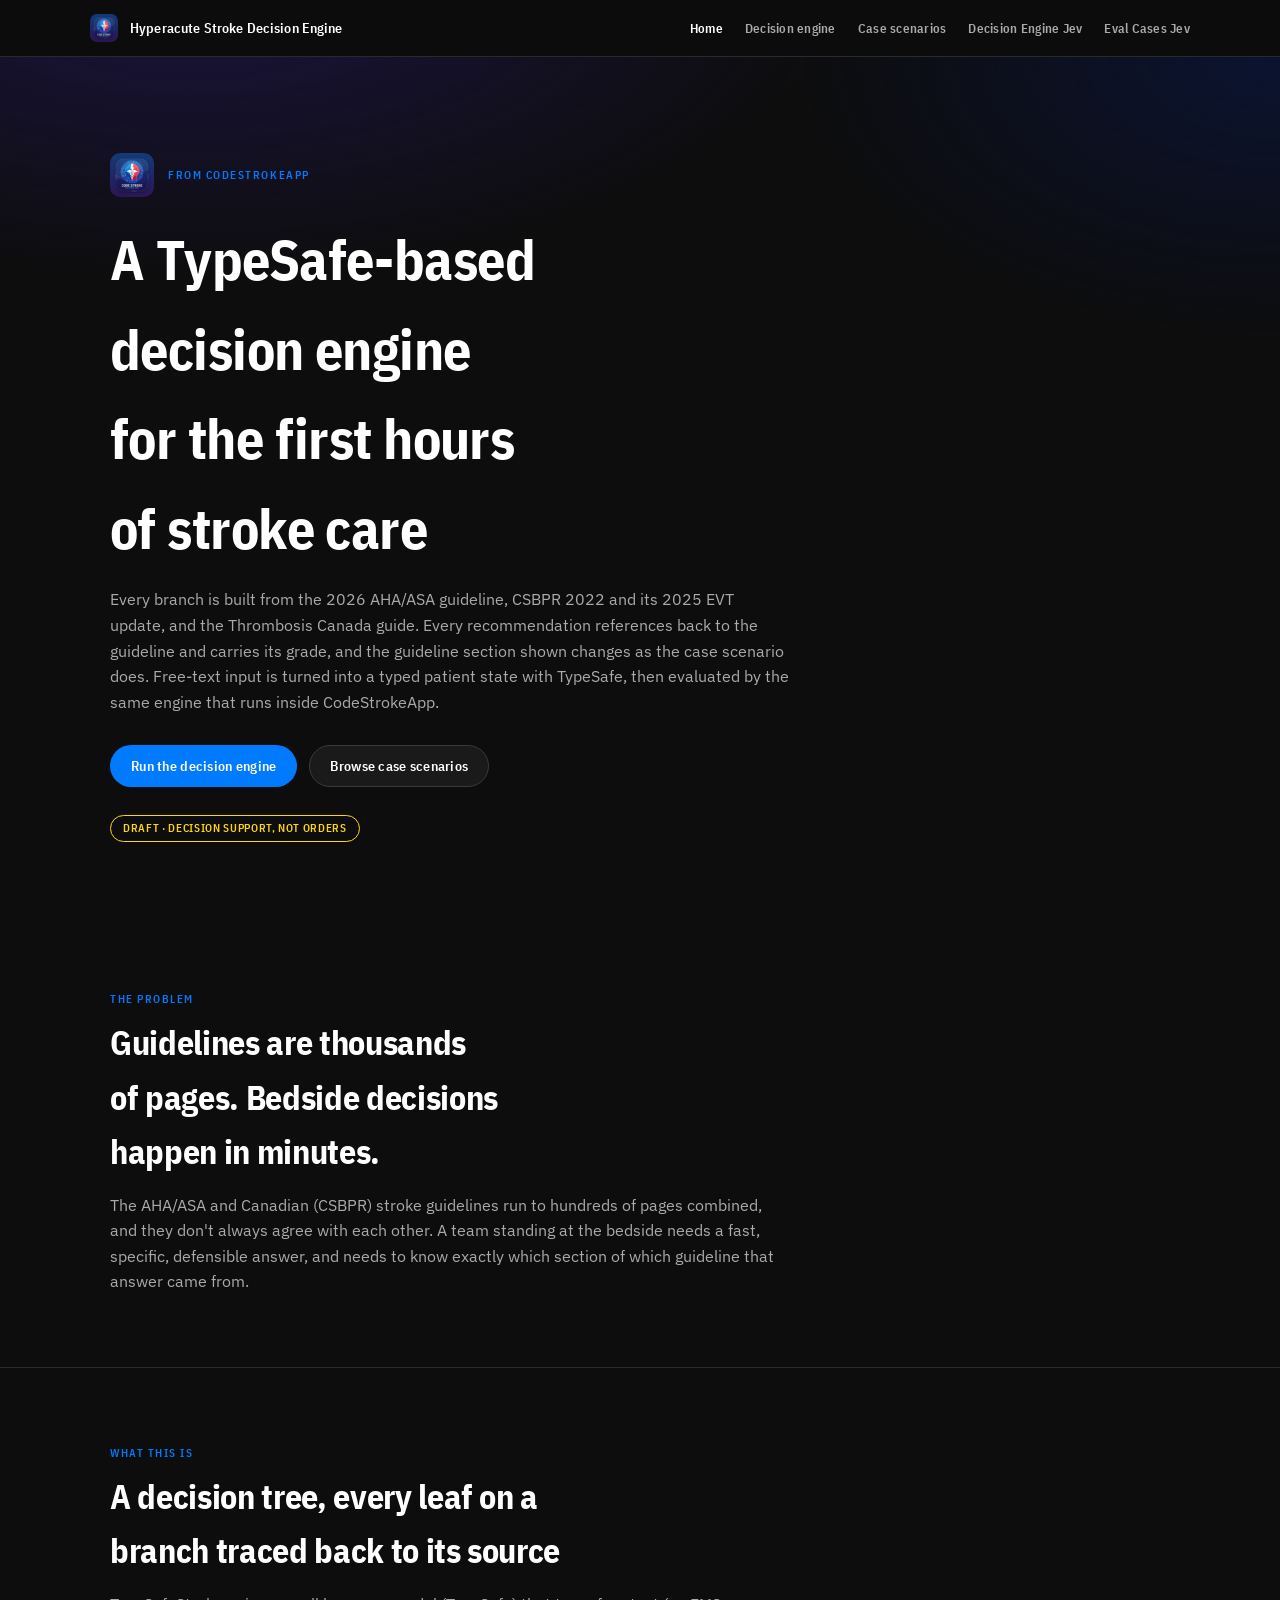
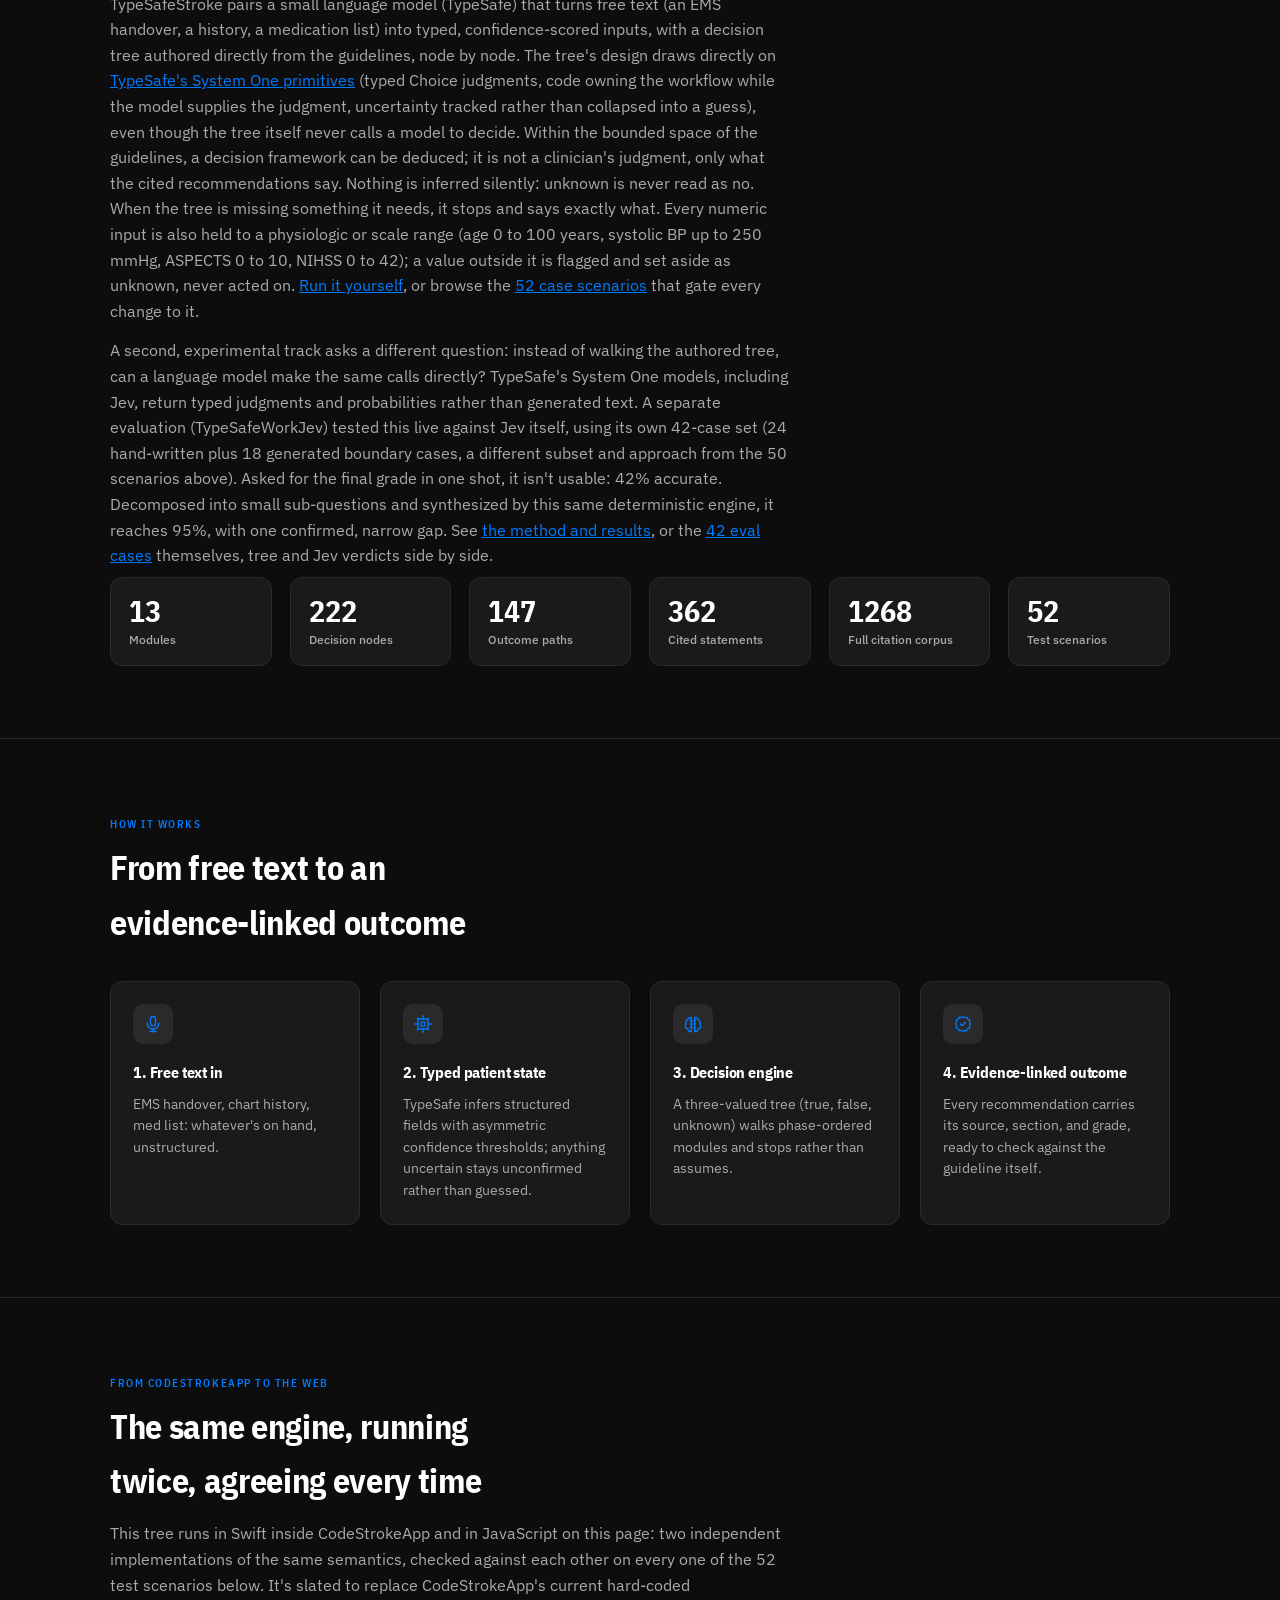
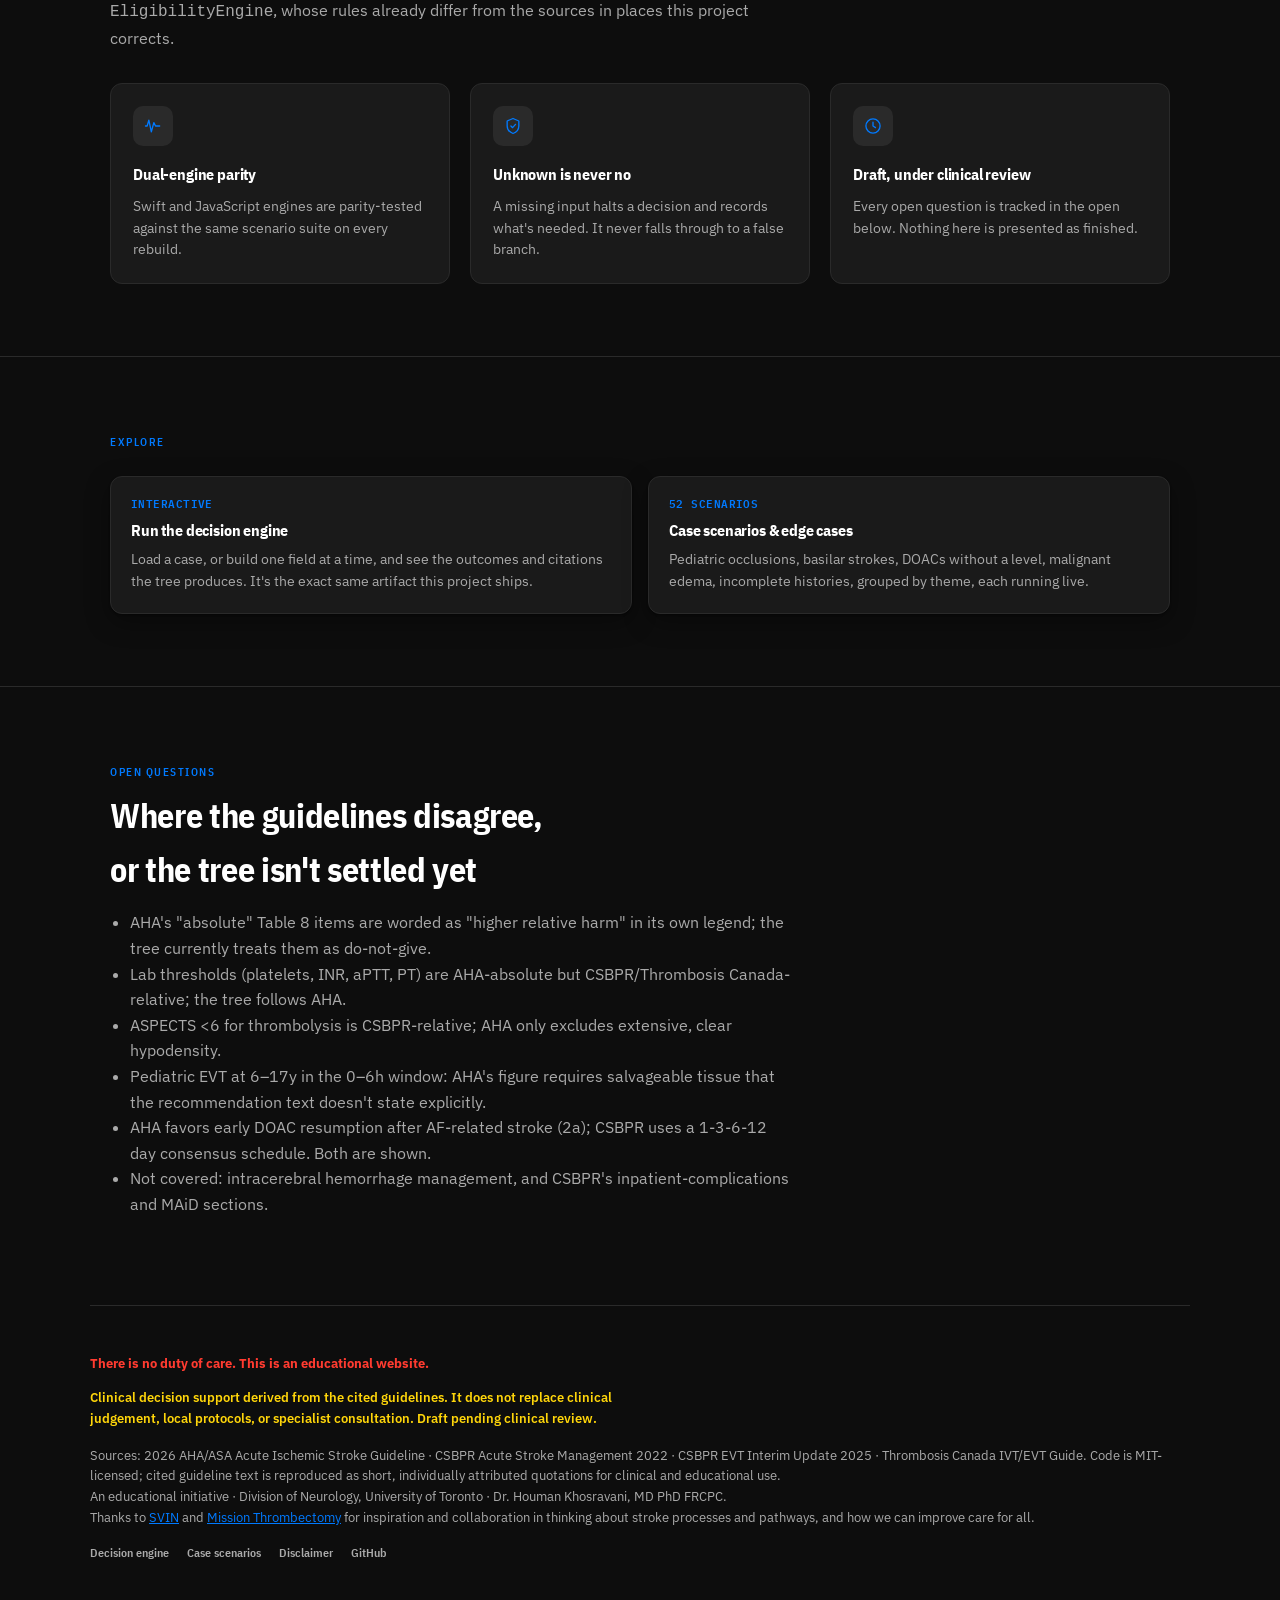
==== commit ca8ca83a: "Engine: bound numeric inputs to physiologic ranges; 52 scenarios Re-synced TypeSafeStroke at f7f003f" ====
--- a/index.html
+++ b/index.html
@@ -54,7 +54,7 @@
   <div class="wrap">
     <span class="eyebrow">What this is</span>
     <h2 style="font-size:clamp(24px,3.4vw,34px);max-width:30ch">A decision tree, every leaf on a branch traced back to its source</h2>
-    <p class="lede">TypeSafeStroke pairs a small language model (TypeSafe) that turns free text (an EMS handover, a history, a medication list) into typed, confidence-scored inputs, with a decision tree authored directly from the guidelines, node by node. The tree's design draws directly on <a href="https://github.com/typesafe-ai/skills/blob/main/skills/typesafe-ai/SKILL.md">TypeSafe's System One primitives</a> (typed Choice judgments, code owning the workflow while the model supplies the judgment, uncertainty tracked rather than collapsed into a guess), even though the tree itself never calls a model to decide. Within the bounded space of the guidelines, a decision framework can be deduced; it is not a clinician's judgment, only what the cited recommendations say. Nothing is inferred silently: unknown is never read as no. When the tree is missing something it needs, it stops and says exactly what. <a href="/engine/">Run it yourself</a>, or browse the <a href="/cases/">50 case scenarios</a> that gate every change to it.</p>
+    <p class="lede">TypeSafeStroke pairs a small language model (TypeSafe) that turns free text (an EMS handover, a history, a medication list) into typed, confidence-scored inputs, with a decision tree authored directly from the guidelines, node by node. The tree's design draws directly on <a href="https://github.com/typesafe-ai/skills/blob/main/skills/typesafe-ai/SKILL.md">TypeSafe's System One primitives</a> (typed Choice judgments, code owning the workflow while the model supplies the judgment, uncertainty tracked rather than collapsed into a guess), even though the tree itself never calls a model to decide. Within the bounded space of the guidelines, a decision framework can be deduced; it is not a clinician's judgment, only what the cited recommendations say. Nothing is inferred silently: unknown is never read as no. When the tree is missing something it needs, it stops and says exactly what. Every numeric input is also held to a physiologic or scale range (age 0 to 100 years, systolic BP up to 250 mmHg, ASPECTS 0 to 10, NIHSS 0 to 42); a value outside it is flagged and set aside as unknown, never acted on. <a href="/engine/">Run it yourself</a>, or browse the <a href="/cases/">52 case scenarios</a> that gate every change to it.</p>
     <p class="lede" style="margin-top:14px">A second, experimental track asks a different question: instead of walking the authored tree, can a language model make the same calls directly? TypeSafe's System One models, including Jev, return typed judgments and probabilities rather than generated text. A separate evaluation (TypeSafeWorkJev) tested this live against Jev itself, using its own 42-case set (24 hand-written plus 18 generated boundary cases, a different subset and approach from the 50 scenarios above). Asked for the final grade in one shot, it isn't usable: 42% accurate. Decomposed into small sub-questions and synthesized by this same deterministic engine, it reaches 95%, with one confirmed, narrow gap. See <a href="/engine-jev/">the method and results</a>, or the <a href="/cases-jev/">42 eval cases</a> themselves, tree and Jev verdicts side by side.</p>
     <div class="stat-strip" id="stat-strip">
       <div class="stat"><b>&hellip;</b><span>Modules</span></div>
@@ -100,7 +100,7 @@
   <div class="wrap">
     <span class="eyebrow">From CodeStrokeApp to the web</span>
     <h2 style="font-size:clamp(24px,3.4vw,34px);max-width:28ch">The same engine, running twice, agreeing every time</h2>
-    <p class="lede">This tree runs in Swift inside CodeStrokeApp and in JavaScript on this page: two independent implementations of the same semantics, checked against each other on every one of the 50 test scenarios below. It's slated to replace CodeStrokeApp's current hard-coded <code>EligibilityEngine</code>, whose rules already differ from the sources in places this project corrects.</p>
+    <p class="lede">This tree runs in Swift inside CodeStrokeApp and in JavaScript on this page: two independent implementations of the same semantics, checked against each other on every one of the 52 test scenarios below. It's slated to replace CodeStrokeApp's current hard-coded <code>EligibilityEngine</code>, whose rules already differ from the sources in places this project corrects.</p>
     <div class="step-grid" style="grid-template-columns:repeat(auto-fit,minmax(220px,1fr))">
       <div class="step">
         <div class="step__icon" id="icon-slot-waveform"></div>
@@ -131,7 +131,7 @@
         <p>Load a case, or build one field at a time, and see the outcomes and citations the tree produces. It's the exact same artifact this project ships.</p>
       </a>
       <a class="card" href="/cases/">
-        <span class="card__meta">50 scenarios</span>
+        <span class="card__meta">52 scenarios</span>
         <h3>Case scenarios &amp; edge cases</h3>
         <p>Pediatric occlusions, basilar strokes, DOACs without a level, malignant edema, incomplete histories, grouped by theme, each running live.</p>
       </a>
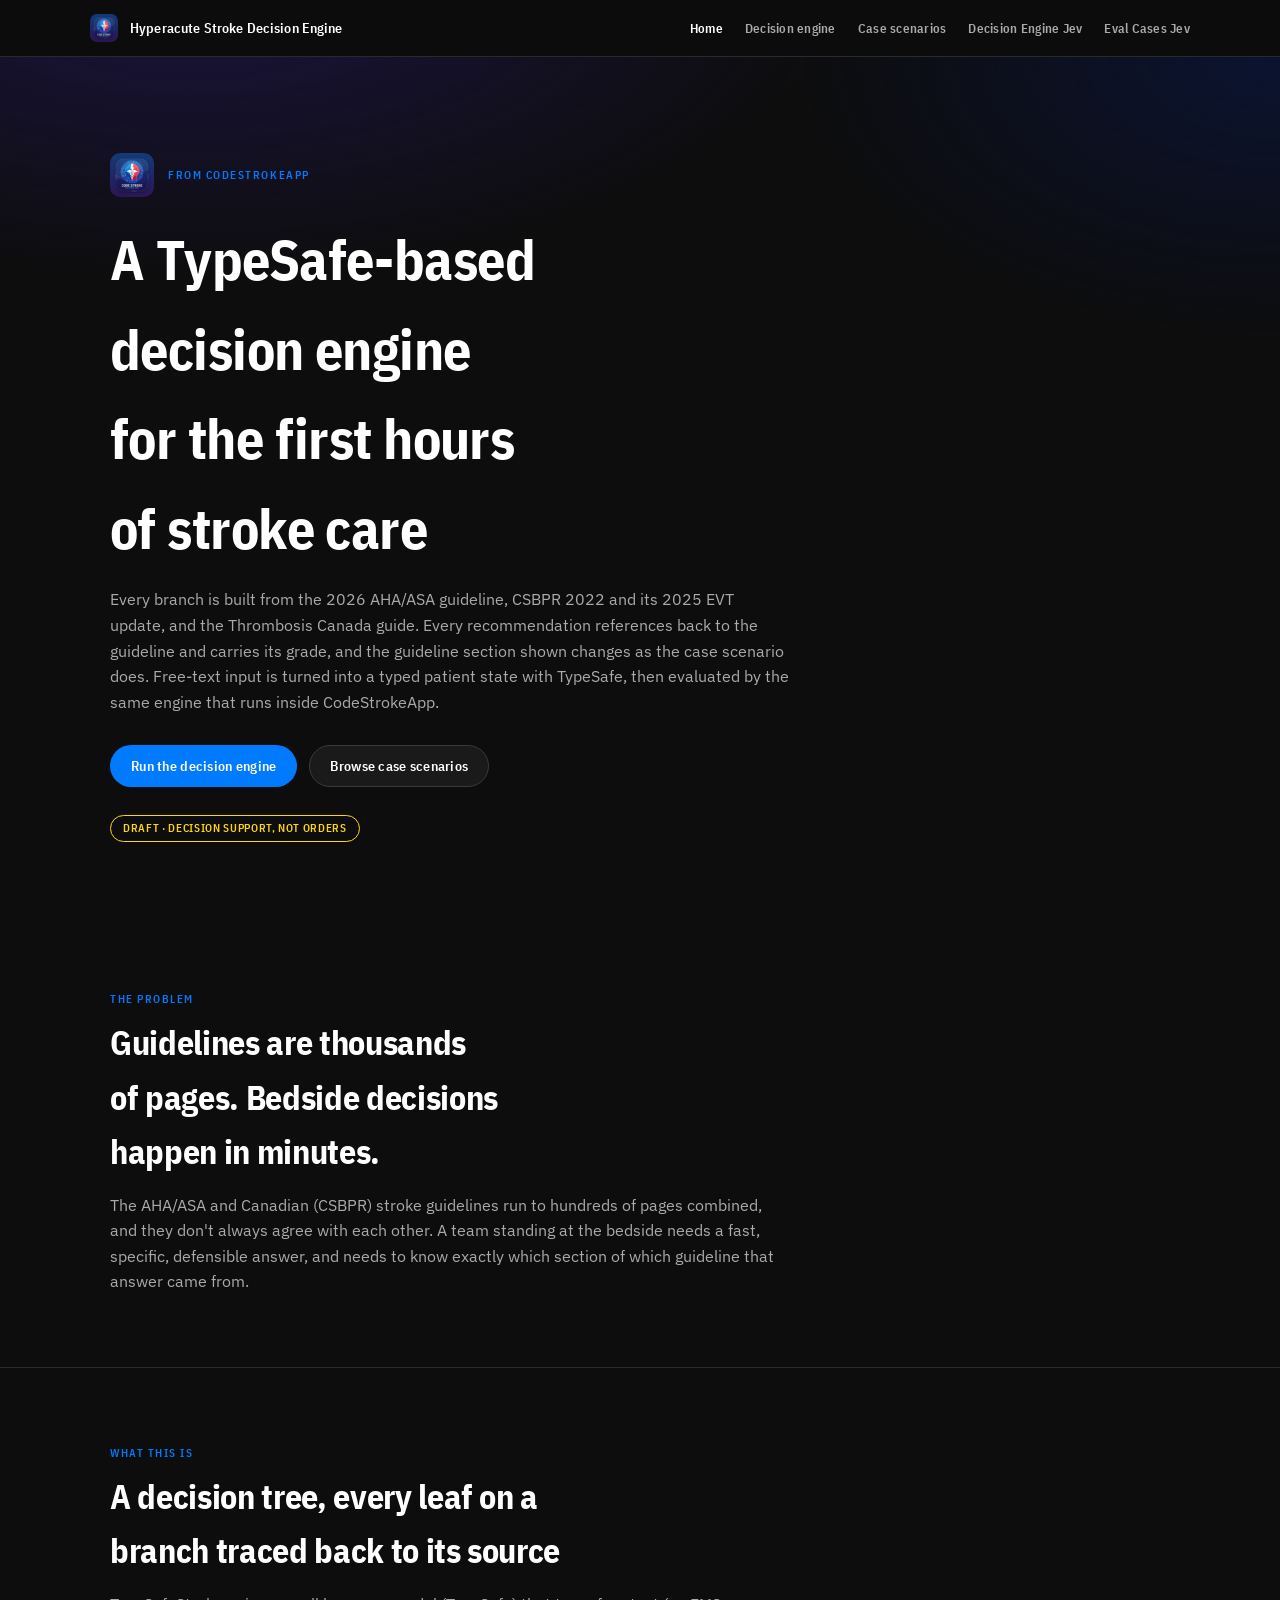
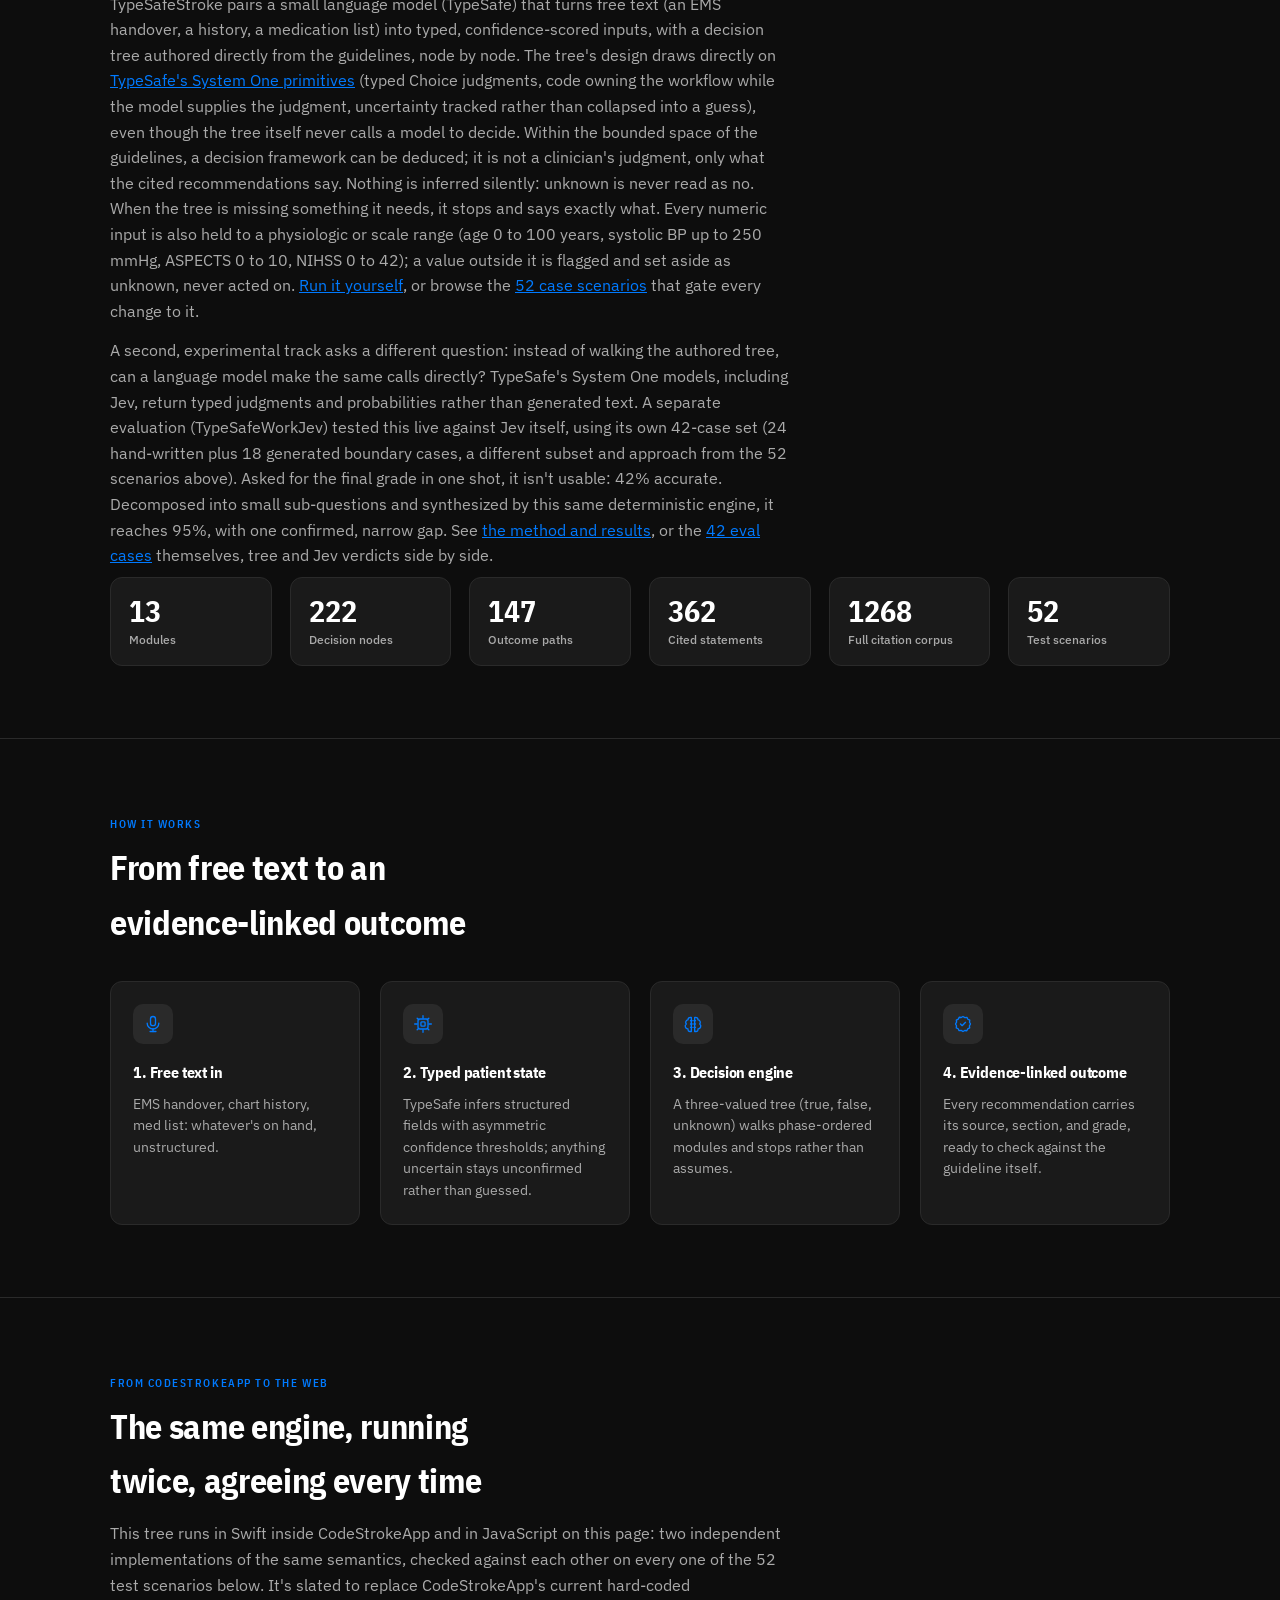
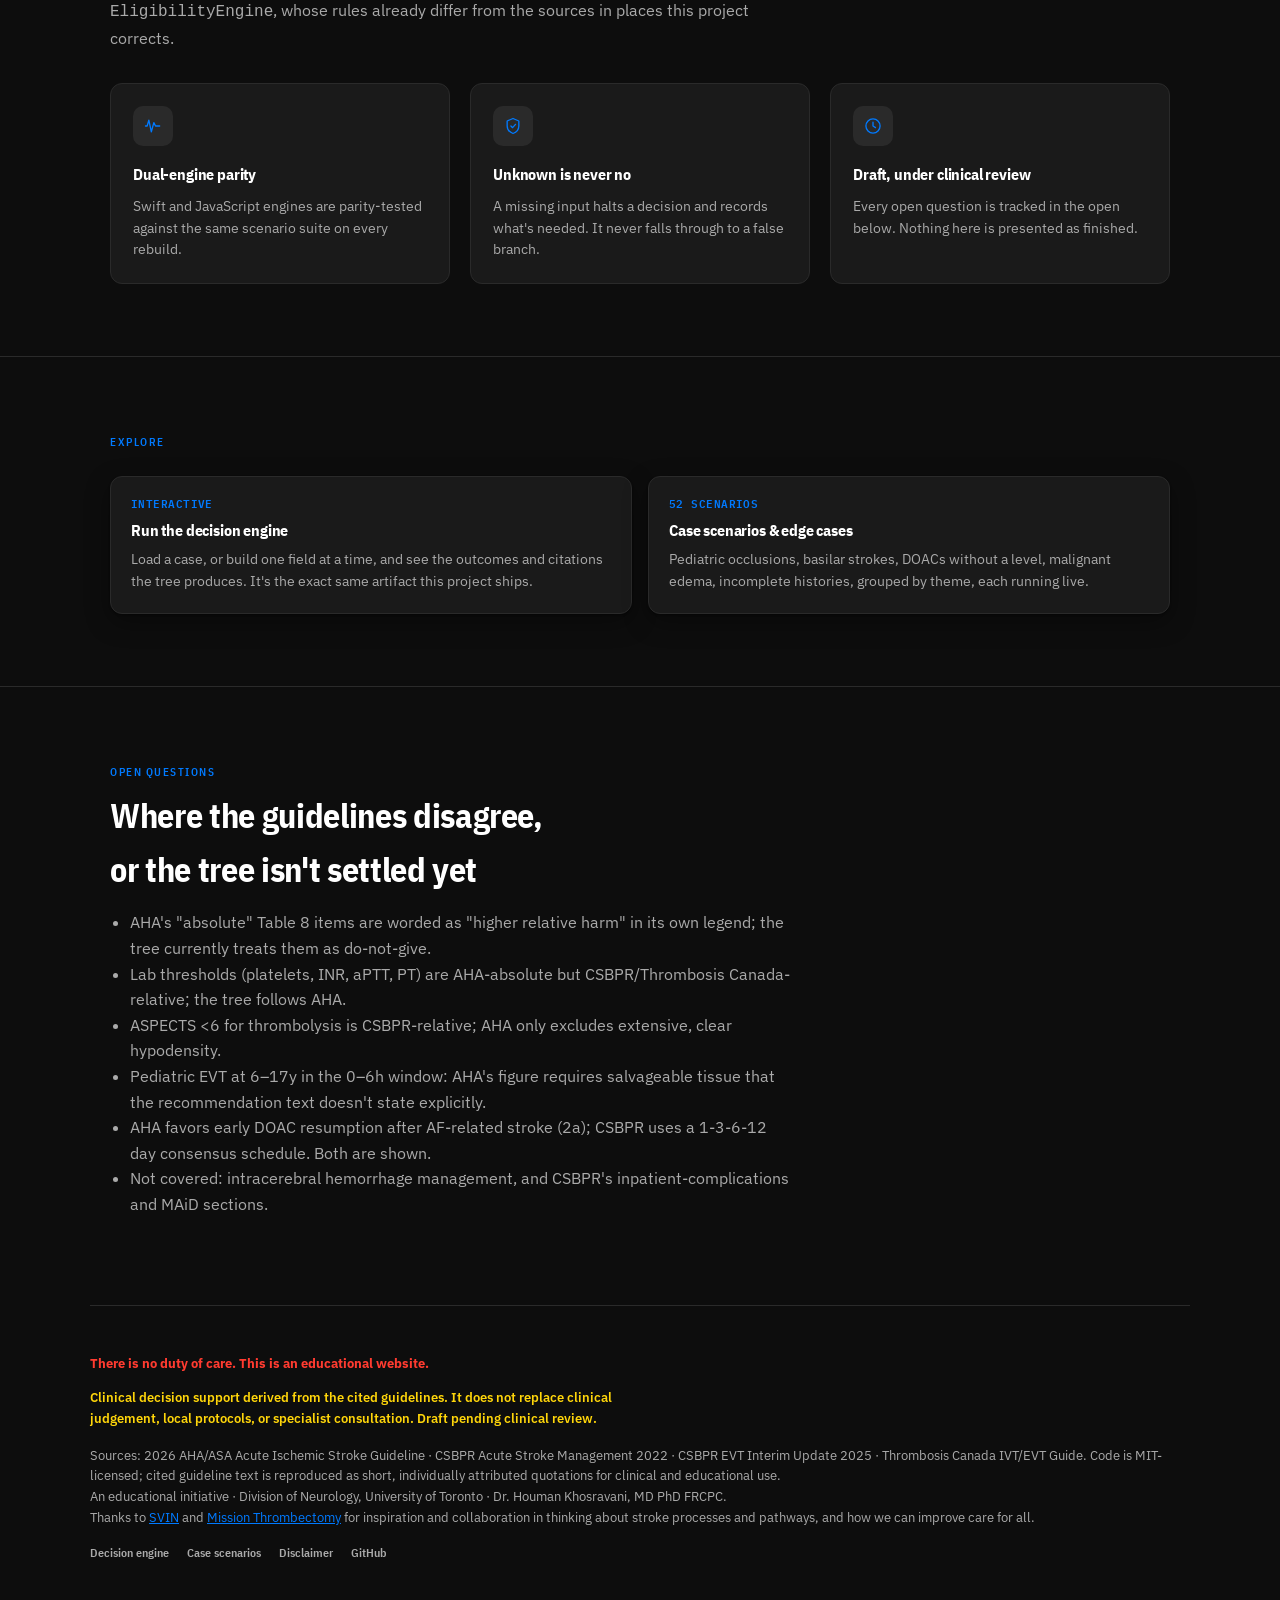
==== commit f9973c71: "Homepage: last stale 50-scenario count to 52 Co-Authored-By: Claude Opus 5.5 <noreply@anthropic.com>" ====
--- a/index.html
+++ b/index.html
@@ -55,7 +55,7 @@
     <span class="eyebrow">What this is</span>
     <h2 style="font-size:clamp(24px,3.4vw,34px);max-width:30ch">A decision tree, every leaf on a branch traced back to its source</h2>
     <p class="lede">TypeSafeStroke pairs a small language model (TypeSafe) that turns free text (an EMS handover, a history, a medication list) into typed, confidence-scored inputs, with a decision tree authored directly from the guidelines, node by node. The tree's design draws directly on <a href="https://github.com/typesafe-ai/skills/blob/main/skills/typesafe-ai/SKILL.md">TypeSafe's System One primitives</a> (typed Choice judgments, code owning the workflow while the model supplies the judgment, uncertainty tracked rather than collapsed into a guess), even though the tree itself never calls a model to decide. Within the bounded space of the guidelines, a decision framework can be deduced; it is not a clinician's judgment, only what the cited recommendations say. Nothing is inferred silently: unknown is never read as no. When the tree is missing something it needs, it stops and says exactly what. Every numeric input is also held to a physiologic or scale range (age 0 to 100 years, systolic BP up to 250 mmHg, ASPECTS 0 to 10, NIHSS 0 to 42); a value outside it is flagged and set aside as unknown, never acted on. <a href="/engine/">Run it yourself</a>, or browse the <a href="/cases/">52 case scenarios</a> that gate every change to it.</p>
-    <p class="lede" style="margin-top:14px">A second, experimental track asks a different question: instead of walking the authored tree, can a language model make the same calls directly? TypeSafe's System One models, including Jev, return typed judgments and probabilities rather than generated text. A separate evaluation (TypeSafeWorkJev) tested this live against Jev itself, using its own 42-case set (24 hand-written plus 18 generated boundary cases, a different subset and approach from the 50 scenarios above). Asked for the final grade in one shot, it isn't usable: 42% accurate. Decomposed into small sub-questions and synthesized by this same deterministic engine, it reaches 95%, with one confirmed, narrow gap. See <a href="/engine-jev/">the method and results</a>, or the <a href="/cases-jev/">42 eval cases</a> themselves, tree and Jev verdicts side by side.</p>
+    <p class="lede" style="margin-top:14px">A second, experimental track asks a different question: instead of walking the authored tree, can a language model make the same calls directly? TypeSafe's System One models, including Jev, return typed judgments and probabilities rather than generated text. A separate evaluation (TypeSafeWorkJev) tested this live against Jev itself, using its own 42-case set (24 hand-written plus 18 generated boundary cases, a different subset and approach from the 52 scenarios above). Asked for the final grade in one shot, it isn't usable: 42% accurate. Decomposed into small sub-questions and synthesized by this same deterministic engine, it reaches 95%, with one confirmed, narrow gap. See <a href="/engine-jev/">the method and results</a>, or the <a href="/cases-jev/">42 eval cases</a> themselves, tree and Jev verdicts side by side.</p>
     <div class="stat-strip" id="stat-strip">
       <div class="stat"><b>&hellip;</b><span>Modules</span></div>
       <div class="stat"><b>&hellip;</b><span>Decision nodes</span></div>
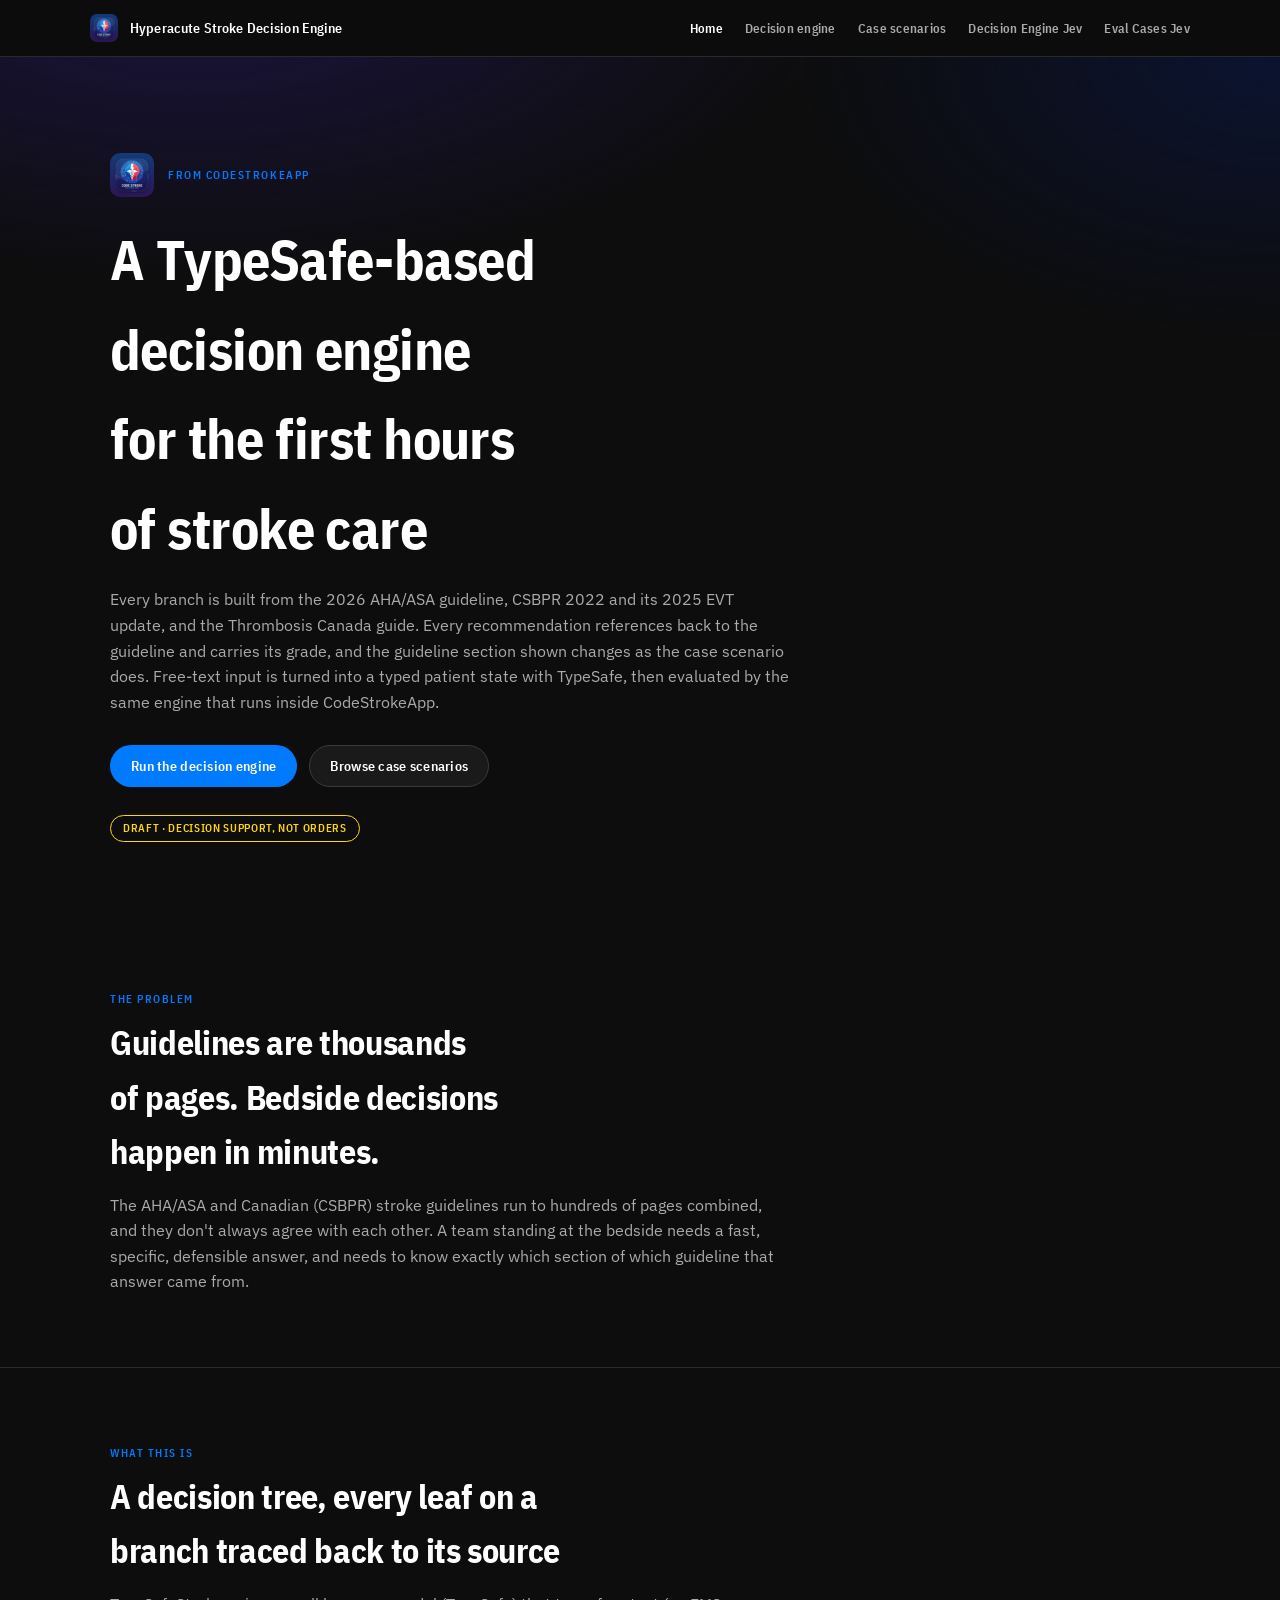
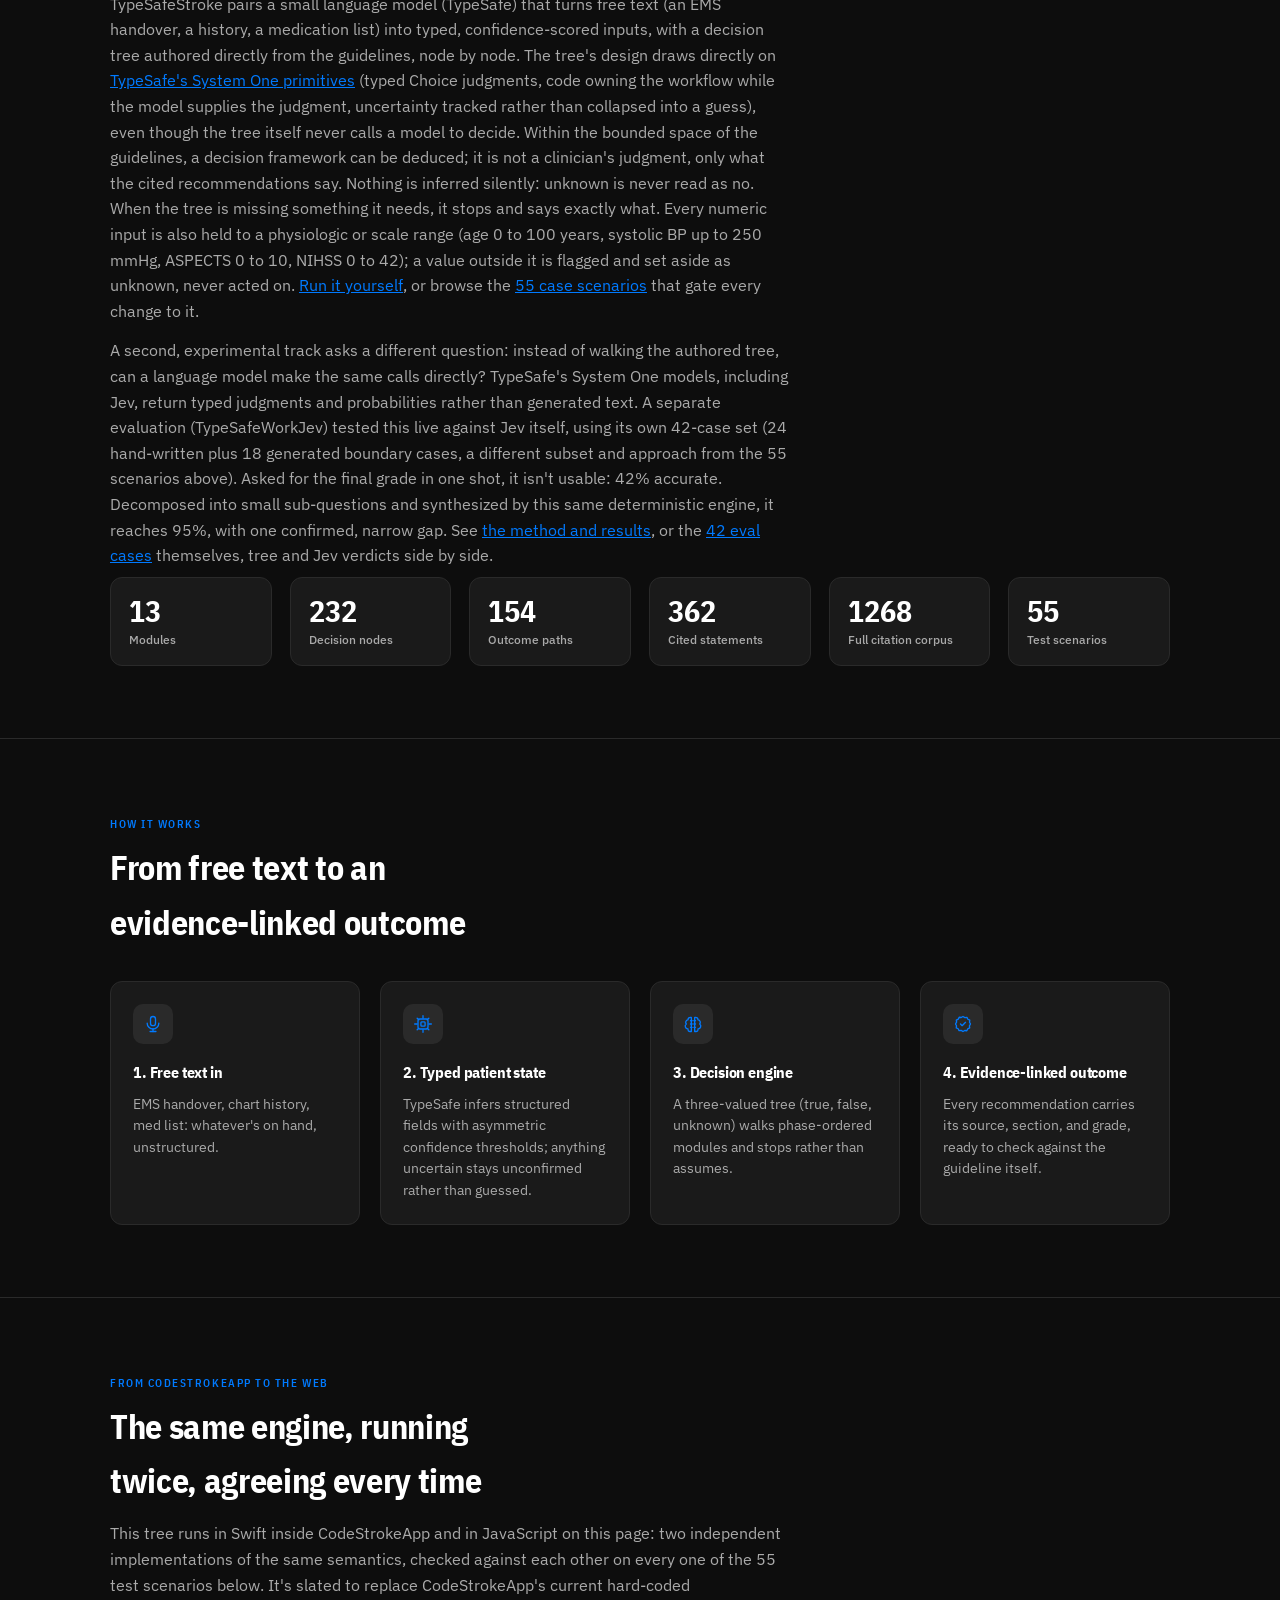
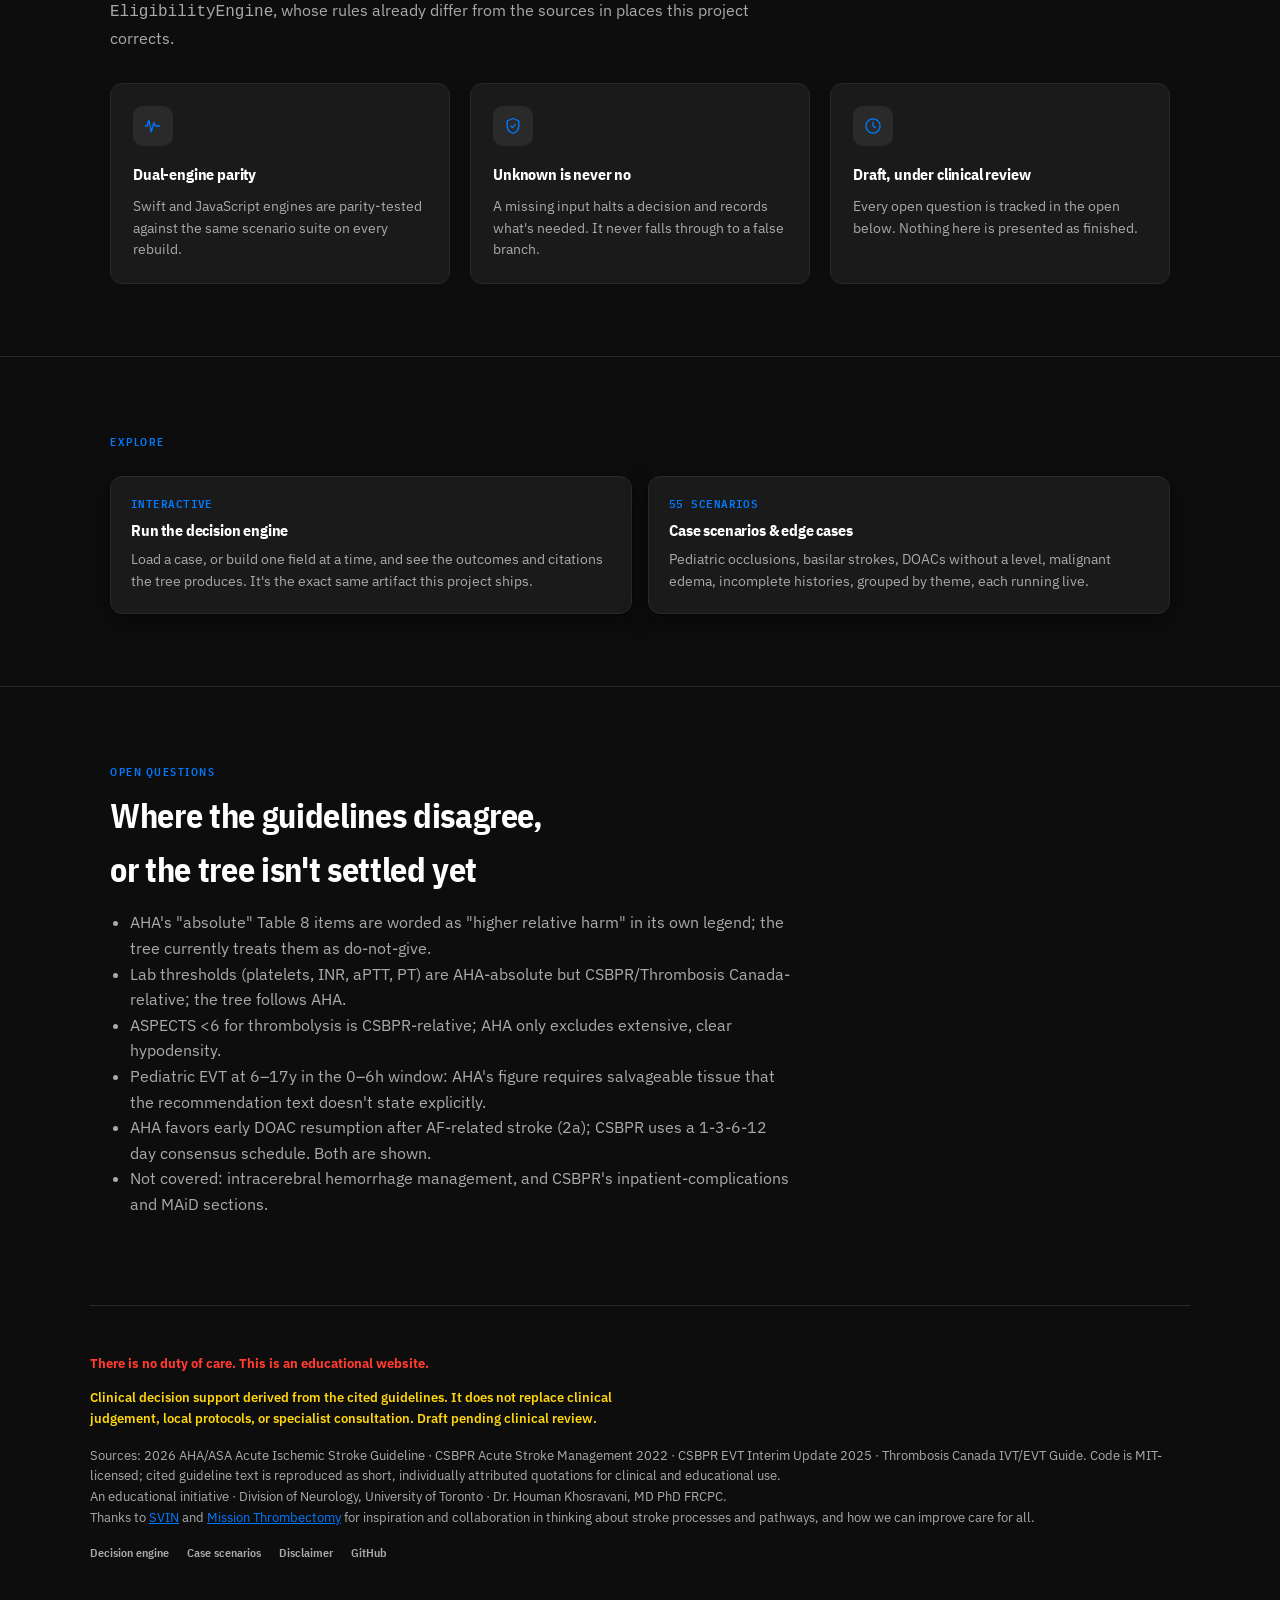
==== commit 629faa57: "Engine: hold thrombolysis until BP is below 185/110; 55 scenarios Re-synced TypeSafeStroke at a123db" ====
--- a/index.html
+++ b/index.html
@@ -54,8 +54,8 @@
   <div class="wrap">
     <span class="eyebrow">What this is</span>
     <h2 style="font-size:clamp(24px,3.4vw,34px);max-width:30ch">A decision tree, every leaf on a branch traced back to its source</h2>
-    <p class="lede">TypeSafeStroke pairs a small language model (TypeSafe) that turns free text (an EMS handover, a history, a medication list) into typed, confidence-scored inputs, with a decision tree authored directly from the guidelines, node by node. The tree's design draws directly on <a href="https://github.com/typesafe-ai/skills/blob/main/skills/typesafe-ai/SKILL.md">TypeSafe's System One primitives</a> (typed Choice judgments, code owning the workflow while the model supplies the judgment, uncertainty tracked rather than collapsed into a guess), even though the tree itself never calls a model to decide. Within the bounded space of the guidelines, a decision framework can be deduced; it is not a clinician's judgment, only what the cited recommendations say. Nothing is inferred silently: unknown is never read as no. When the tree is missing something it needs, it stops and says exactly what. Every numeric input is also held to a physiologic or scale range (age 0 to 100 years, systolic BP up to 250 mmHg, ASPECTS 0 to 10, NIHSS 0 to 42); a value outside it is flagged and set aside as unknown, never acted on. <a href="/engine/">Run it yourself</a>, or browse the <a href="/cases/">52 case scenarios</a> that gate every change to it.</p>
-    <p class="lede" style="margin-top:14px">A second, experimental track asks a different question: instead of walking the authored tree, can a language model make the same calls directly? TypeSafe's System One models, including Jev, return typed judgments and probabilities rather than generated text. A separate evaluation (TypeSafeWorkJev) tested this live against Jev itself, using its own 42-case set (24 hand-written plus 18 generated boundary cases, a different subset and approach from the 52 scenarios above). Asked for the final grade in one shot, it isn't usable: 42% accurate. Decomposed into small sub-questions and synthesized by this same deterministic engine, it reaches 95%, with one confirmed, narrow gap. See <a href="/engine-jev/">the method and results</a>, or the <a href="/cases-jev/">42 eval cases</a> themselves, tree and Jev verdicts side by side.</p>
+    <p class="lede">TypeSafeStroke pairs a small language model (TypeSafe) that turns free text (an EMS handover, a history, a medication list) into typed, confidence-scored inputs, with a decision tree authored directly from the guidelines, node by node. The tree's design draws directly on <a href="https://github.com/typesafe-ai/skills/blob/main/skills/typesafe-ai/SKILL.md">TypeSafe's System One primitives</a> (typed Choice judgments, code owning the workflow while the model supplies the judgment, uncertainty tracked rather than collapsed into a guess), even though the tree itself never calls a model to decide. Within the bounded space of the guidelines, a decision framework can be deduced; it is not a clinician's judgment, only what the cited recommendations say. Nothing is inferred silently: unknown is never read as no. When the tree is missing something it needs, it stops and says exactly what. Every numeric input is also held to a physiologic or scale range (age 0 to 100 years, systolic BP up to 250 mmHg, ASPECTS 0 to 10, NIHSS 0 to 42); a value outside it is flagged and set aside as unknown, never acted on. <a href="/engine/">Run it yourself</a>, or browse the <a href="/cases/">55 case scenarios</a> that gate every change to it.</p>
+    <p class="lede" style="margin-top:14px">A second, experimental track asks a different question: instead of walking the authored tree, can a language model make the same calls directly? TypeSafe's System One models, including Jev, return typed judgments and probabilities rather than generated text. A separate evaluation (TypeSafeWorkJev) tested this live against Jev itself, using its own 42-case set (24 hand-written plus 18 generated boundary cases, a different subset and approach from the 55 scenarios above). Asked for the final grade in one shot, it isn't usable: 42% accurate. Decomposed into small sub-questions and synthesized by this same deterministic engine, it reaches 95%, with one confirmed, narrow gap. See <a href="/engine-jev/">the method and results</a>, or the <a href="/cases-jev/">42 eval cases</a> themselves, tree and Jev verdicts side by side.</p>
     <div class="stat-strip" id="stat-strip">
       <div class="stat"><b>&hellip;</b><span>Modules</span></div>
       <div class="stat"><b>&hellip;</b><span>Decision nodes</span></div>
@@ -100,7 +100,7 @@
   <div class="wrap">
     <span class="eyebrow">From CodeStrokeApp to the web</span>
     <h2 style="font-size:clamp(24px,3.4vw,34px);max-width:28ch">The same engine, running twice, agreeing every time</h2>
-    <p class="lede">This tree runs in Swift inside CodeStrokeApp and in JavaScript on this page: two independent implementations of the same semantics, checked against each other on every one of the 52 test scenarios below. It's slated to replace CodeStrokeApp's current hard-coded <code>EligibilityEngine</code>, whose rules already differ from the sources in places this project corrects.</p>
+    <p class="lede">This tree runs in Swift inside CodeStrokeApp and in JavaScript on this page: two independent implementations of the same semantics, checked against each other on every one of the 55 test scenarios below. It's slated to replace CodeStrokeApp's current hard-coded <code>EligibilityEngine</code>, whose rules already differ from the sources in places this project corrects.</p>
     <div class="step-grid" style="grid-template-columns:repeat(auto-fit,minmax(220px,1fr))">
       <div class="step">
         <div class="step__icon" id="icon-slot-waveform"></div>
@@ -131,7 +131,7 @@
         <p>Load a case, or build one field at a time, and see the outcomes and citations the tree produces. It's the exact same artifact this project ships.</p>
       </a>
       <a class="card" href="/cases/">
-        <span class="card__meta">52 scenarios</span>
+        <span class="card__meta">55 scenarios</span>
         <h3>Case scenarios &amp; edge cases</h3>
         <p>Pediatric occlusions, basilar strokes, DOACs without a level, malignant edema, incomplete histories, grouped by theme, each running live.</p>
       </a>
